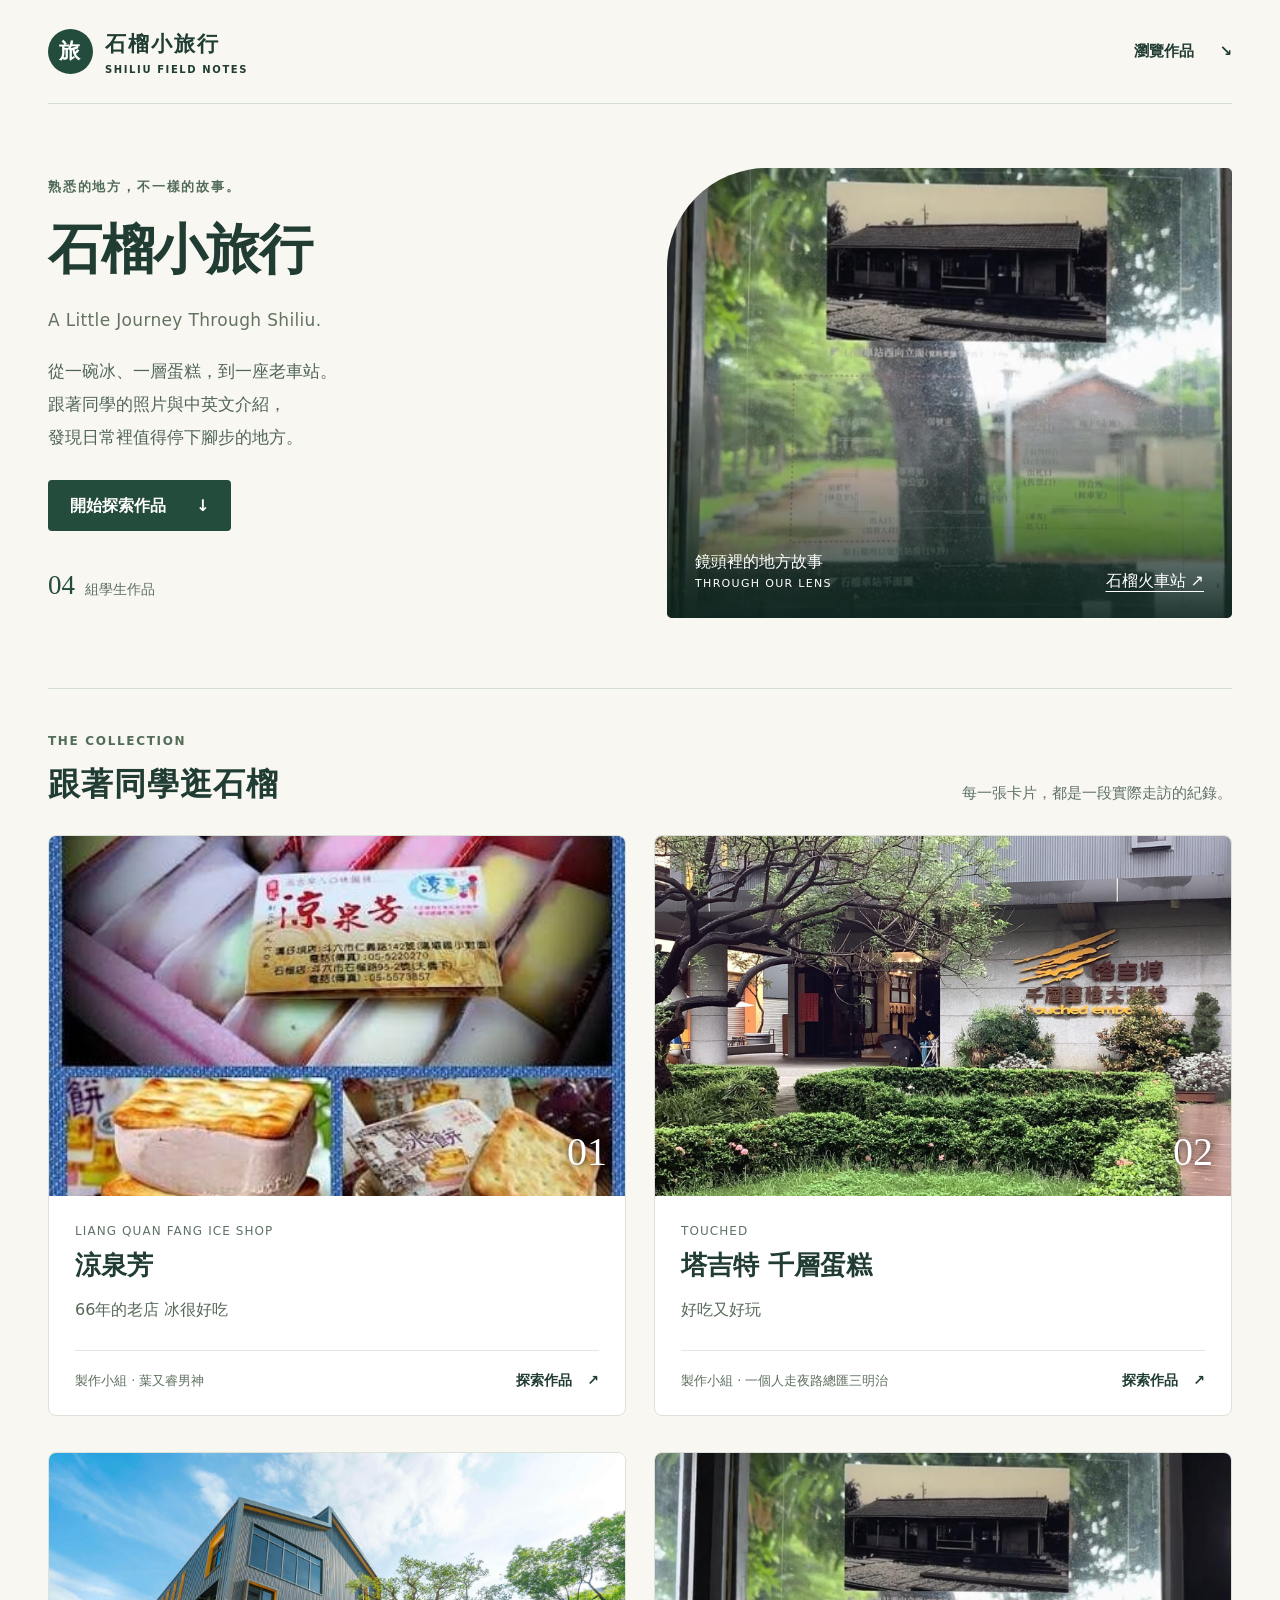
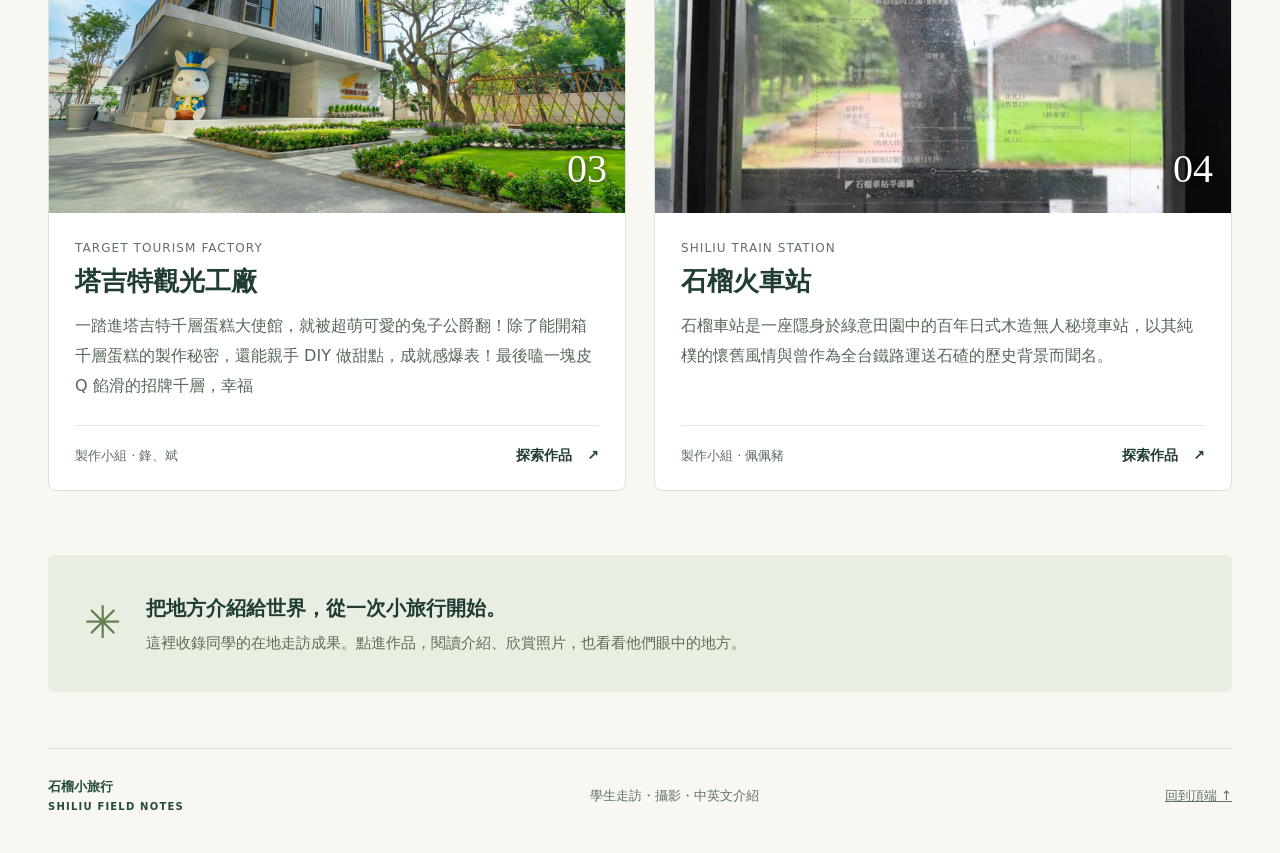
==== index.html @ 133060bd "Publish Shiliu Journey portal and four class websites" ====
<!doctype html>
<html lang="zh-Hant"><head><meta charset="utf-8"><meta name="viewport" content="width=device-width,initial-scale=1"><meta name="description" content="跟著學生的鏡頭與中英文介紹，探索在地美食與地方故事。"><title>石榴小旅行｜班級作品入口</title><link rel="stylesheet" href="class-style.css"></head>
<body><a class="skip-link" href="#works">跳到作品列表</a>
<header class="site-header"><a class="brand" href="./index.html"><span class="brand-mark" aria-hidden="true">旅</span><span>石榴小旅行<small lang="en">SHILIU FIELD NOTES</small></span></a><a class="header-link" href="#works">瀏覽作品 <span aria-hidden="true">↘</span></a></header>
<main>
<section class="hero" aria-labelledby="hero-title"><div class="hero-copy"><p class="eyebrow">熟悉的地方，不一樣的故事。</p><h1 id="hero-title">石榴小旅行</h1><p class="hero-en" lang="en">A Little Journey Through Shiliu.</p><p class="hero-description">從一碗冰、一層蛋糕，到一座老車站。<br>跟著同學的照片與中英文介紹，<br>發現日常裡值得停下腳步的地方。</p><a class="hero-button" href="#works">開始探索作品 <span aria-hidden="true">↓</span></a><div class="hero-stats"><span><b>04</b> 組學生作品</span></div></div>
<figure class="hero-photo"><img src="groups/group-04/images/photo-01.jpg" alt="石榴火車站，由學生拍攝" fetchpriority="high"><figcaption><span>鏡頭裡的地方故事<small lang="en">THROUGH OUR LENS</small></span><a href="groups/group-04/index.html">石榴火車站 ↗</a></figcaption></figure></section>
<section class="works-section" id="works" aria-labelledby="works-title"><div class="works-heading"><div><p class="eyebrow">THE COLLECTION</p><h2 id="works-title">跟著同學逛石榴</h2></div><p>每一張卡片，都是一段實際走訪的紀錄。</p></div>
<div class="card-grid"><article class="work-card">
    <a href="groups/group-01/index.html" aria-label="探索涼泉芳，葉又睿男神的作品">
      <div class="card-photo"><img src="groups/group-01/images/photo-01.jpg" alt="涼泉芳的學生實拍照片" loading="lazy" decoding="async"><span class="card-number">01</span></div>
      <div class="card-content"><p class="english-name" lang="en">Liang Quan Fang Ice Shop</p><h3>涼泉芳</h3><p class="summary">66年的老店 冰很好吃</p><div class="card-bottom"><span class="group-name">製作小組 · 葉又睿男神</span><span class="visit">探索作品 <span aria-hidden="true">↗</span></span></div></div>
    </a></article>
<article class="work-card">
    <a href="groups/group-03/index.html" aria-label="探索塔吉特 千層蛋糕，一個人走夜路總匯三明治的作品">
      <div class="card-photo"><img src="groups/group-03/images/photo-03.jpg" alt="塔吉特 千層蛋糕的學生實拍照片" loading="lazy" decoding="async"><span class="card-number">02</span></div>
      <div class="card-content"><p class="english-name" lang="en">Touched</p><h3>塔吉特 千層蛋糕</h3><p class="summary">好吃又好玩</p><div class="card-bottom"><span class="group-name">製作小組 · 一個人走夜路總匯三明治</span><span class="visit">探索作品 <span aria-hidden="true">↗</span></span></div></div>
    </a></article>
<article class="work-card">
    <a href="groups/group-02/index.html" aria-label="探索塔吉特觀光工廠，鋒、斌的作品">
      <div class="card-photo"><img src="groups/group-02/images/photo-02.jpg" alt="塔吉特觀光工廠的學生實拍照片" loading="lazy" decoding="async"><span class="card-number">03</span></div>
      <div class="card-content"><p class="english-name" lang="en">Target Tourism Factory</p><h3>塔吉特觀光工廠</h3><p class="summary">一踏進塔吉特千層蛋糕大使館，就被超萌可愛的兔子公爵翻！除了能開箱千層蛋糕的製作秘密，還能親手 DIY 做甜點，成就感爆表！最後嗑一塊皮 Q 餡滑的招牌千層，幸福</p><div class="card-bottom"><span class="group-name">製作小組 · 鋒、斌</span><span class="visit">探索作品 <span aria-hidden="true">↗</span></span></div></div>
    </a></article>
<article class="work-card">
    <a href="groups/group-04/index.html" aria-label="探索石榴火車站，佩佩豬的作品">
      <div class="card-photo"><img src="groups/group-04/images/photo-01.jpg" alt="石榴火車站的學生實拍照片" loading="lazy" decoding="async"><span class="card-number">04</span></div>
      <div class="card-content"><p class="english-name" lang="en">shiliu train station</p><h3>石榴火車站</h3><p class="summary">石榴車站是一座隱身於綠意田園中的百年日式木造無人秘境車站，以其純樸的懷舊風情與曾作為全台鐵路運送石碴的歷史背景而聞名。</p><div class="card-bottom"><span class="group-name">製作小組 · 佩佩豬</span><span class="visit">探索作品 <span aria-hidden="true">↗</span></span></div></div>
    </a></article></div>
</section><aside class="closing-note"><span aria-hidden="true">✳</span><div><h2>把地方介紹給世界，從一次小旅行開始。</h2><p>這裡收錄同學的在地走訪成果。點進作品，閱讀介紹、欣賞照片，也看看他們眼中的地方。</p></div></aside>
</main><footer><a class="footer-brand" href="./index.html">石榴小旅行 <span lang="en">SHILIU FIELD NOTES</span></a><p>學生走訪・攝影・中英文介紹</p><a href="#hero-title">回到頂端 ↑</a></footer></body></html>
---- class-style.css ----
:root{font-family:system-ui,-apple-system,"Segoe UI","Microsoft JhengHei",sans-serif;color:#213d33;background:#f8f7f2;font-size:16px;line-height:1.7;--green:#244c3c;--muted:#607267;--line:#d6ddd4}
*{box-sizing:border-box}html{scroll-behavior:smooth;scroll-padding-top:2rem}body{margin:0;overflow-wrap:anywhere}a{color:inherit}button,input{font:inherit}button,a{-webkit-tap-highlight-color:transparent}button{cursor:pointer}img{display:block;width:100%}[hidden]{display:none!important}:focus-visible{outline:3px solid #c26722;outline-offset:5px}
.skip-link{position:absolute;top:-100px;left:1rem;background:white;padding:.75rem;z-index:10}.skip-link:focus{top:1rem}
.site-header,main,footer{width:min(1240px,calc(100% - 96px));margin:auto}.site-header{display:flex;align-items:center;justify-content:space-between;padding:27px 0;border-bottom:1px solid var(--line)}
.brand{display:flex;align-items:center;gap:12px;text-decoration:none;font-size:21px;font-weight:800;letter-spacing:.1em}.brand-mark{display:grid;place-items:center;background:var(--green);color:white;width:45px;height:45px;border-radius:50%;font-family:serif}.brand small{display:block;font-size:10px;letter-spacing:.16em;line-height:1.3;font-weight:600}.header-link{font-size:15px;text-decoration:none;font-weight:650;padding:8px 0}.header-link span{margin-left:20px}
.hero{display:grid;grid-template-columns:1fr 1fr;align-items:center;gap:54px;padding:64px 0 70px}.eyebrow{font-size:13px;letter-spacing:.14em;font-weight:750;color:#526c58;margin:0 0 16px}.hero h1{font-family:Georgia,"Noto Serif TC","PMingLiU",serif;font-size:clamp(38px,4.2vw,64px);font-weight:650;letter-spacing:-.025em;line-height:1.35;margin:0}.hero-en{color:#63735f;font-size:17px;letter-spacing:.02em;margin:19px 0}.hero-description{color:#516657;font-size:17px;line-height:1.95;margin:20px 0 26px}.hero-button{display:inline-flex;align-items:center;gap:30px;background:var(--green);color:#fff;padding:12px 22px;border-radius:4px;text-decoration:none;font-weight:650}.hero-stats{display:flex;gap:32px;margin-top:32px;color:#5f7161;font-size:14px}.hero-stats b{color:var(--green);font-family:Georgia,serif;font-size:27px;font-weight:500;margin-right:6px}
.hero-photo{position:relative;margin:0;min-width:0;align-self:stretch;min-height:450px;border-radius:100px 5px 5px 5px;overflow:hidden;background:#d7ded2}.hero-photo>img{height:100%;position:absolute;inset:0;object-fit:cover}.hero-photo:after{content:"";position:absolute;inset:50% 0 0;background:linear-gradient(transparent,#0c241de6);pointer-events:none}.hero-photo figcaption{position:absolute;bottom:24px;left:28px;right:28px;display:flex;align-items:flex-end;justify-content:space-between;gap:12px;color:white;z-index:1;font-size:16px}.hero-photo small{display:block;font-size:11px;letter-spacing:.12em}.hero-photo a{text-underline-offset:5px}
.works-section{padding:42px 0 64px;border-top:1px solid var(--line)}.works-heading{display:flex;justify-content:space-between;align-items:flex-end;gap:20px;margin-bottom:24px}.works-heading .eyebrow{font-size:12px;margin-bottom:6px}.works-heading h2{font-size:32px;margin:0;letter-spacing:.03em}.works-heading>p{font-size:15px;color:var(--muted);margin:0 0 5px}
.card-grid{display:grid;grid-template-columns:repeat(2,minmax(0,1fr));gap:36px 28px}.work-card{min-width:0;background:#fff;border:1px solid #dce2d9;border-radius:8px;overflow:hidden}.work-card>a{display:flex;flex-direction:column;height:100%;text-decoration:none}.work-card:focus-within{outline:3px solid #c26722;outline-offset:4px}.card-photo{position:relative;overflow:hidden;background:#e3e8df}.card-photo img{aspect-ratio:16/10;object-fit:cover;transition:transform .3s}.work-card a:hover .card-photo img{transform:scale(1.035)}.card-number{position:absolute;right:18px;bottom:10px;color:white;font-size:40px;font-family:Georgia,serif;text-shadow:0 1px 6px #000a}
.card-content{padding:25px 26px 22px;display:flex;flex-direction:column;flex:1}.english-name{font-size:12px;letter-spacing:.09em;text-transform:uppercase;color:var(--muted);margin:0 0 5px}.card-content h3{font-size:26px;font-weight:750;line-height:1.4;margin:0 0 12px}.summary{font-size:16px;line-height:1.85;margin:0 0 25px;color:#566858}.card-bottom{display:flex;justify-content:space-between;align-items:center;gap:12px;border-top:1px solid #e3e8df;padding-top:18px;margin-top:auto}.group-name{font-size:13px;color:#607060}.visit{white-space:nowrap;font-size:14px;font-weight:750}.visit span{margin-left:10px}
.closing-note{display:flex;align-items:center;gap:24px;background:#e9eee2;padding:30px 36px;border-radius:6px;margin:0 0 56px}.closing-note>span{font-size:45px;color:#647e50}.closing-note h2{font-size:20px;margin:0 0 6px}.closing-note p{font-size:15px;color:#5c6e56;margin:0}
footer{border-top:1px solid var(--line);padding:26px 0 36px;display:flex;justify-content:space-between;align-items:center;gap:18px;font-size:13px;color:var(--muted)}footer p{margin:0}.footer-brand{text-decoration:none;font-weight:750;color:var(--green)}.footer-brand span{display:block;font-size:10px;letter-spacing:.12em}footer>a:last-child{padding:10px 0}
@media(min-width:1600px){.hero{gap:86px;padding:76px 0}.hero-photo{min-height:510px}}
@media(max-width:850px){.site-header,main,footer{width:calc(100% - 40px)}.hero{gap:28px;padding:36px 0 44px}.hero-photo{min-height:390px;border-top-left-radius:65px}.hero h1{font-size:38px}.works-heading{align-items:flex-start;flex-direction:column;gap:8px}.card-content{padding:20px}.card-bottom{align-items:flex-start;flex-direction:column}}
@media(max-width:600px){.brand{font-size:18px}.header-link{font-size:14px}.header-link span{margin-left:6px}.site-header{padding:20px 0}.hero{grid-template-columns:1fr;gap:30px}.hero h1{font-size:42px}.hero-description{font-size:16px}.hero-photo{min-height:340px}.hero-stats{margin-top:22px}.hero-photo figcaption{left:20px;right:20px;font-size:14px}.works-section{padding-top:30px}.works-heading h2{font-size:27px}.card-grid{grid-template-columns:1fr;gap:24px}.card-content h3{font-size:24px}.card-bottom{flex-direction:row;align-items:center}.closing-note{padding:24px;gap:16px}.closing-note>span{display:none}.closing-note h2{font-size:19px}footer{align-items:flex-start;flex-wrap:wrap}footer p{width:100%;order:3}}
@media(prefers-reduced-motion:reduce){html{scroll-behavior:auto}.card-photo img{transition:none}}
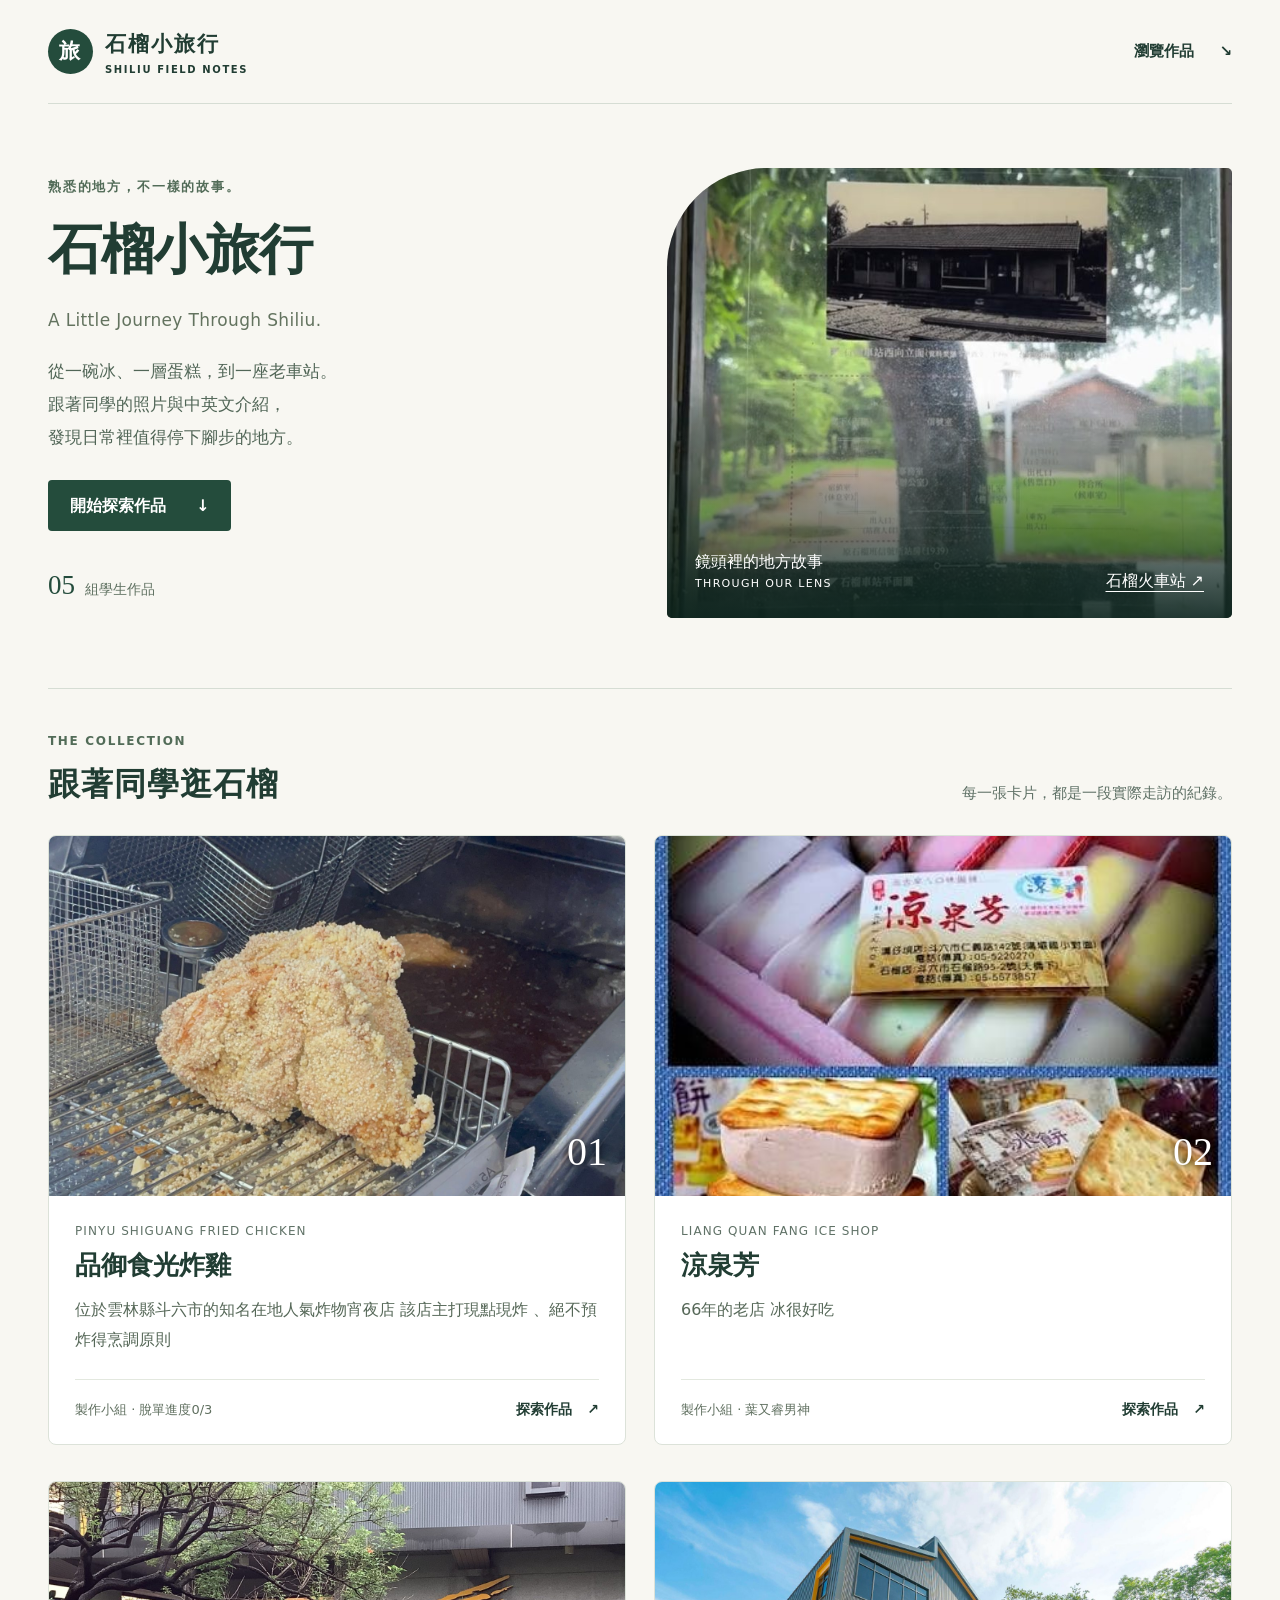
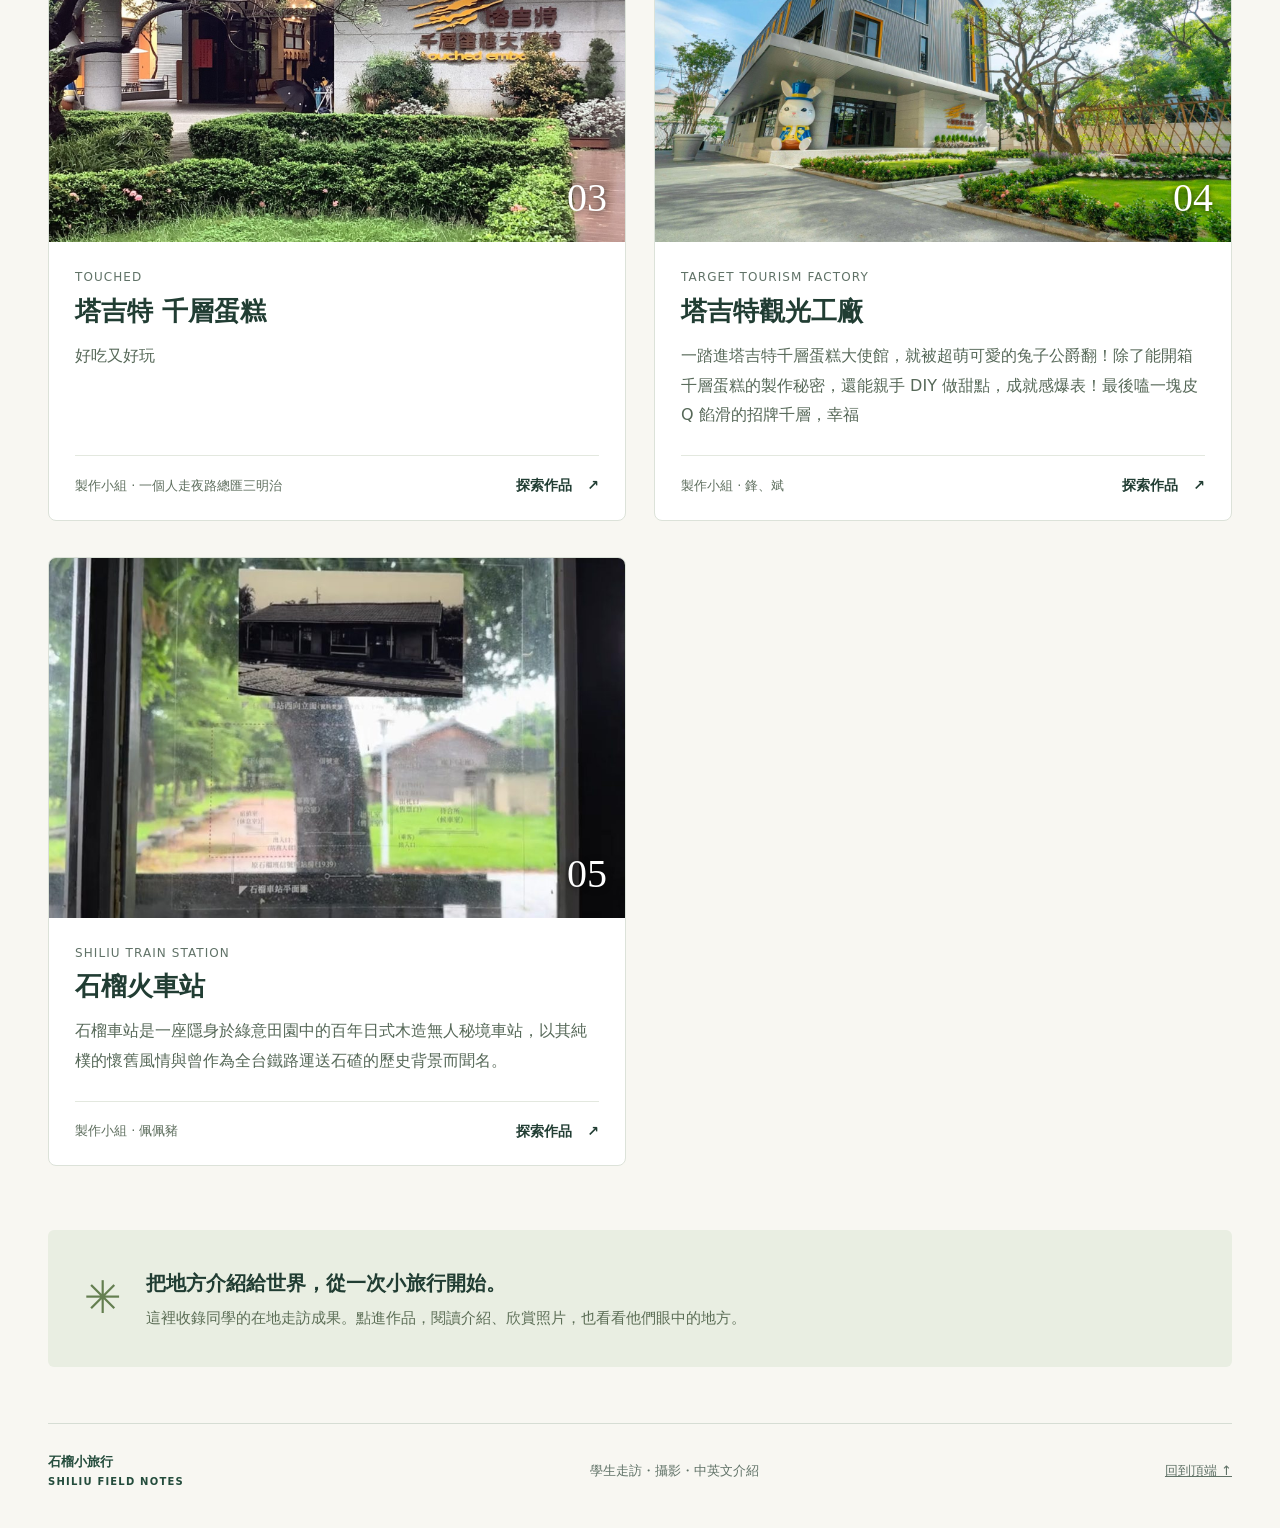
==== commit 81ba29d2: "Add Pinyu Shiguang Fried Chicken to Shiliu Journey" ====
--- a/index.html
+++ b/index.html
@@ -3,27 +3,32 @@
 <body><a class="skip-link" href="#works">跳到作品列表</a>
 <header class="site-header"><a class="brand" href="./index.html"><span class="brand-mark" aria-hidden="true">旅</span><span>石榴小旅行<small lang="en">SHILIU FIELD NOTES</small></span></a><a class="header-link" href="#works">瀏覽作品 <span aria-hidden="true">↘</span></a></header>
 <main>
-<section class="hero" aria-labelledby="hero-title"><div class="hero-copy"><p class="eyebrow">熟悉的地方，不一樣的故事。</p><h1 id="hero-title">石榴小旅行</h1><p class="hero-en" lang="en">A Little Journey Through Shiliu.</p><p class="hero-description">從一碗冰、一層蛋糕，到一座老車站。<br>跟著同學的照片與中英文介紹，<br>發現日常裡值得停下腳步的地方。</p><a class="hero-button" href="#works">開始探索作品 <span aria-hidden="true">↓</span></a><div class="hero-stats"><span><b>04</b> 組學生作品</span></div></div>
+<section class="hero" aria-labelledby="hero-title"><div class="hero-copy"><p class="eyebrow">熟悉的地方，不一樣的故事。</p><h1 id="hero-title">石榴小旅行</h1><p class="hero-en" lang="en">A Little Journey Through Shiliu.</p><p class="hero-description">從一碗冰、一層蛋糕，到一座老車站。<br>跟著同學的照片與中英文介紹，<br>發現日常裡值得停下腳步的地方。</p><a class="hero-button" href="#works">開始探索作品 <span aria-hidden="true">↓</span></a><div class="hero-stats"><span><b>05</b> 組學生作品</span></div></div>
 <figure class="hero-photo"><img src="groups/group-04/images/photo-01.jpg" alt="石榴火車站，由學生拍攝" fetchpriority="high"><figcaption><span>鏡頭裡的地方故事<small lang="en">THROUGH OUR LENS</small></span><a href="groups/group-04/index.html">石榴火車站 ↗</a></figcaption></figure></section>
 <section class="works-section" id="works" aria-labelledby="works-title"><div class="works-heading"><div><p class="eyebrow">THE COLLECTION</p><h2 id="works-title">跟著同學逛石榴</h2></div><p>每一張卡片，都是一段實際走訪的紀錄。</p></div>
 <div class="card-grid"><article class="work-card">
+    <a href="groups/group-05/index.html" aria-label="探索品御食光炸雞，脫單進度0/3的作品">
+      <div class="card-photo"><img src="groups/group-05/images/photo-01.jpg" alt="品御食光炸雞的學生實拍照片" loading="lazy" decoding="async"><span class="card-number">01</span></div>
+      <div class="card-content"><p class="english-name" lang="en">Pinyu Shiguang Fried Chicken</p><h3>品御食光炸雞</h3><p class="summary">位於雲林縣斗六市的知名在地人氣炸物宵夜店 該店主打現點現炸 、絕不預炸得烹調原則</p><div class="card-bottom"><span class="group-name">製作小組 · 脫單進度0/3</span><span class="visit">探索作品 <span aria-hidden="true">↗</span></span></div></div>
+    </a></article>
+<article class="work-card">
     <a href="groups/group-01/index.html" aria-label="探索涼泉芳，葉又睿男神的作品">
-      <div class="card-photo"><img src="groups/group-01/images/photo-01.jpg" alt="涼泉芳的學生實拍照片" loading="lazy" decoding="async"><span class="card-number">01</span></div>
+      <div class="card-photo"><img src="groups/group-01/images/photo-01.jpg" alt="涼泉芳的學生實拍照片" loading="lazy" decoding="async"><span class="card-number">02</span></div>
       <div class="card-content"><p class="english-name" lang="en">Liang Quan Fang Ice Shop</p><h3>涼泉芳</h3><p class="summary">66年的老店 冰很好吃</p><div class="card-bottom"><span class="group-name">製作小組 · 葉又睿男神</span><span class="visit">探索作品 <span aria-hidden="true">↗</span></span></div></div>
     </a></article>
 <article class="work-card">
     <a href="groups/group-03/index.html" aria-label="探索塔吉特 千層蛋糕，一個人走夜路總匯三明治的作品">
-      <div class="card-photo"><img src="groups/group-03/images/photo-03.jpg" alt="塔吉特 千層蛋糕的學生實拍照片" loading="lazy" decoding="async"><span class="card-number">02</span></div>
+      <div class="card-photo"><img src="groups/group-03/images/photo-03.jpg" alt="塔吉特 千層蛋糕的學生實拍照片" loading="lazy" decoding="async"><span class="card-number">03</span></div>
       <div class="card-content"><p class="english-name" lang="en">Touched</p><h3>塔吉特 千層蛋糕</h3><p class="summary">好吃又好玩</p><div class="card-bottom"><span class="group-name">製作小組 · 一個人走夜路總匯三明治</span><span class="visit">探索作品 <span aria-hidden="true">↗</span></span></div></div>
     </a></article>
 <article class="work-card">
     <a href="groups/group-02/index.html" aria-label="探索塔吉特觀光工廠，鋒、斌的作品">
-      <div class="card-photo"><img src="groups/group-02/images/photo-02.jpg" alt="塔吉特觀光工廠的學生實拍照片" loading="lazy" decoding="async"><span class="card-number">03</span></div>
+      <div class="card-photo"><img src="groups/group-02/images/photo-02.jpg" alt="塔吉特觀光工廠的學生實拍照片" loading="lazy" decoding="async"><span class="card-number">04</span></div>
       <div class="card-content"><p class="english-name" lang="en">Target Tourism Factory</p><h3>塔吉特觀光工廠</h3><p class="summary">一踏進塔吉特千層蛋糕大使館，就被超萌可愛的兔子公爵翻！除了能開箱千層蛋糕的製作秘密，還能親手 DIY 做甜點，成就感爆表！最後嗑一塊皮 Q 餡滑的招牌千層，幸福</p><div class="card-bottom"><span class="group-name">製作小組 · 鋒、斌</span><span class="visit">探索作品 <span aria-hidden="true">↗</span></span></div></div>
     </a></article>
 <article class="work-card">
     <a href="groups/group-04/index.html" aria-label="探索石榴火車站，佩佩豬的作品">
-      <div class="card-photo"><img src="groups/group-04/images/photo-01.jpg" alt="石榴火車站的學生實拍照片" loading="lazy" decoding="async"><span class="card-number">04</span></div>
+      <div class="card-photo"><img src="groups/group-04/images/photo-01.jpg" alt="石榴火車站的學生實拍照片" loading="lazy" decoding="async"><span class="card-number">05</span></div>
       <div class="card-content"><p class="english-name" lang="en">shiliu train station</p><h3>石榴火車站</h3><p class="summary">石榴車站是一座隱身於綠意田園中的百年日式木造無人秘境車站，以其純樸的懷舊風情與曾作為全台鐵路運送石碴的歷史背景而聞名。</p><div class="card-bottom"><span class="group-name">製作小組 · 佩佩豬</span><span class="visit">探索作品 <span aria-hidden="true">↗</span></span></div></div>
     </a></article></div>
 </section><aside class="closing-note"><span aria-hidden="true">✳</span><div><h2>把地方介紹給世界，從一次小旅行開始。</h2><p>這裡收錄同學的在地走訪成果。點進作品，閱讀介紹、欣賞照片，也看看他們眼中的地方。</p></div></aside>
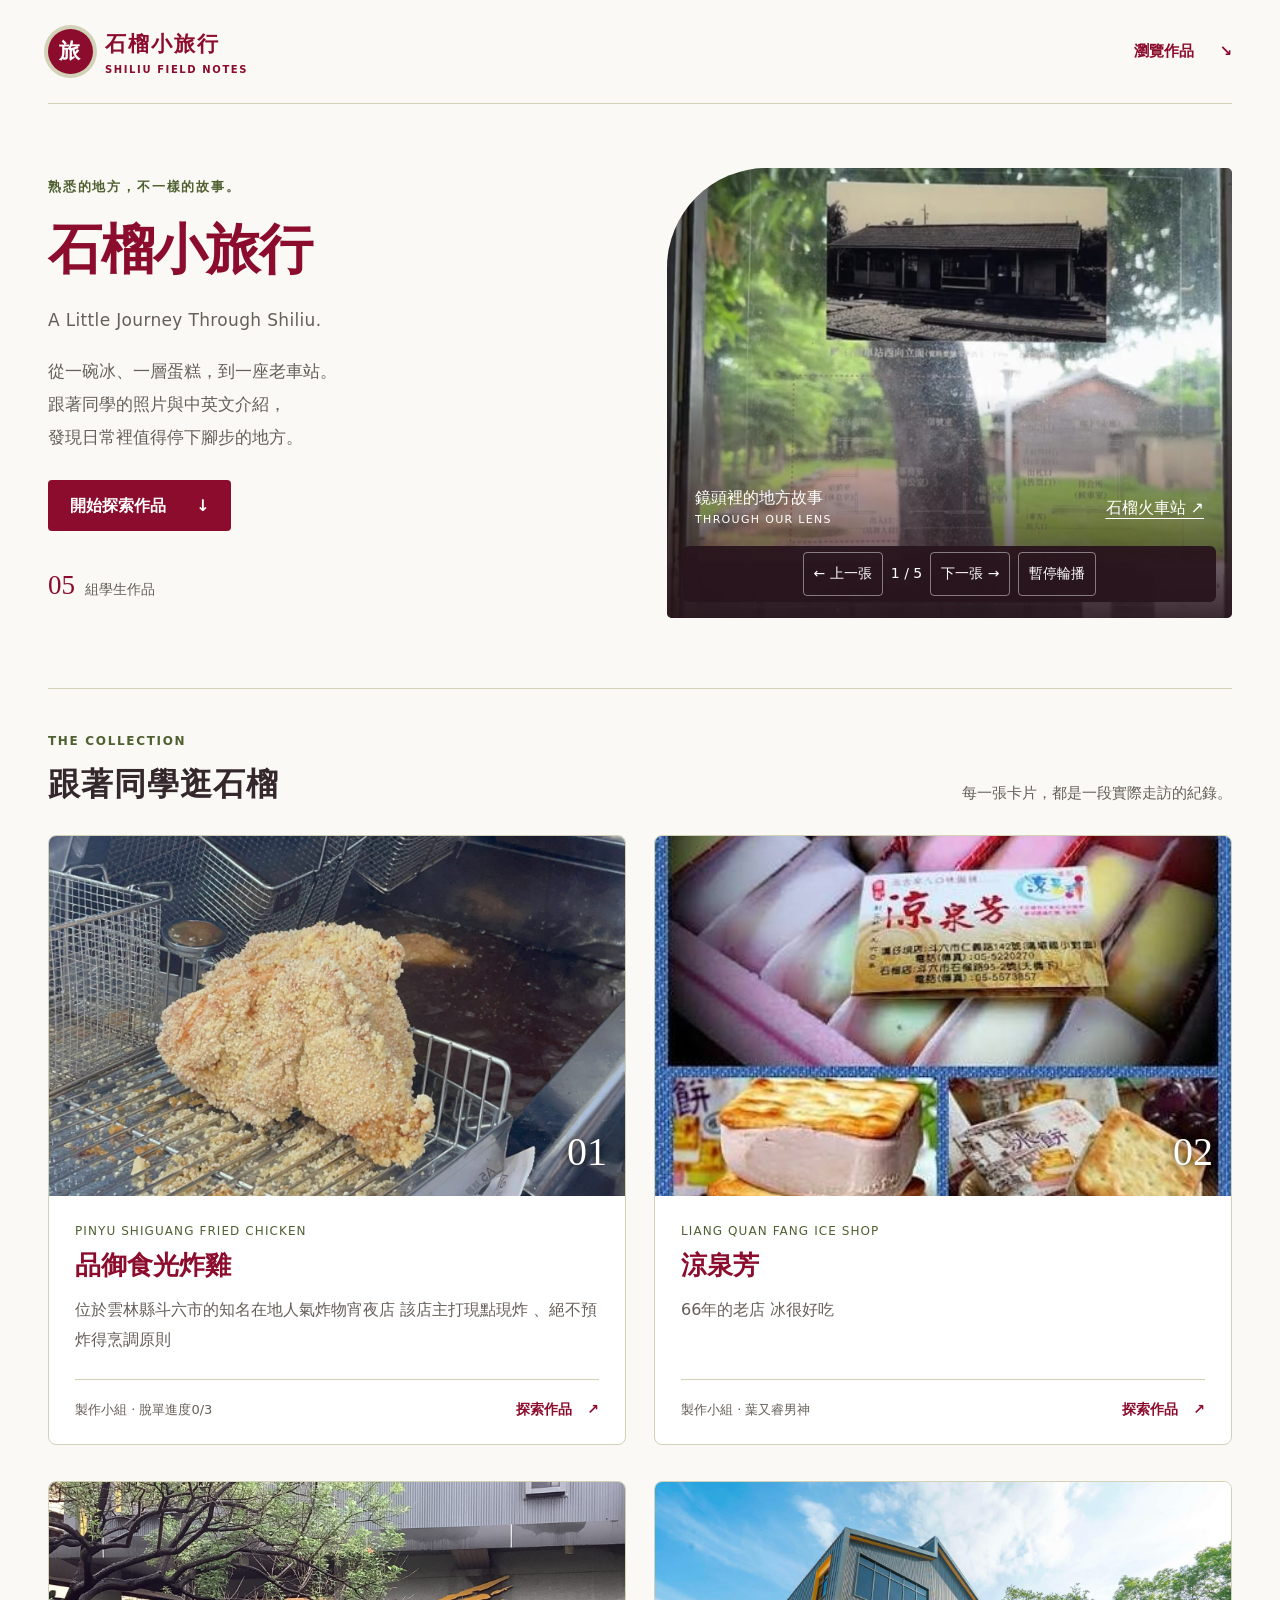
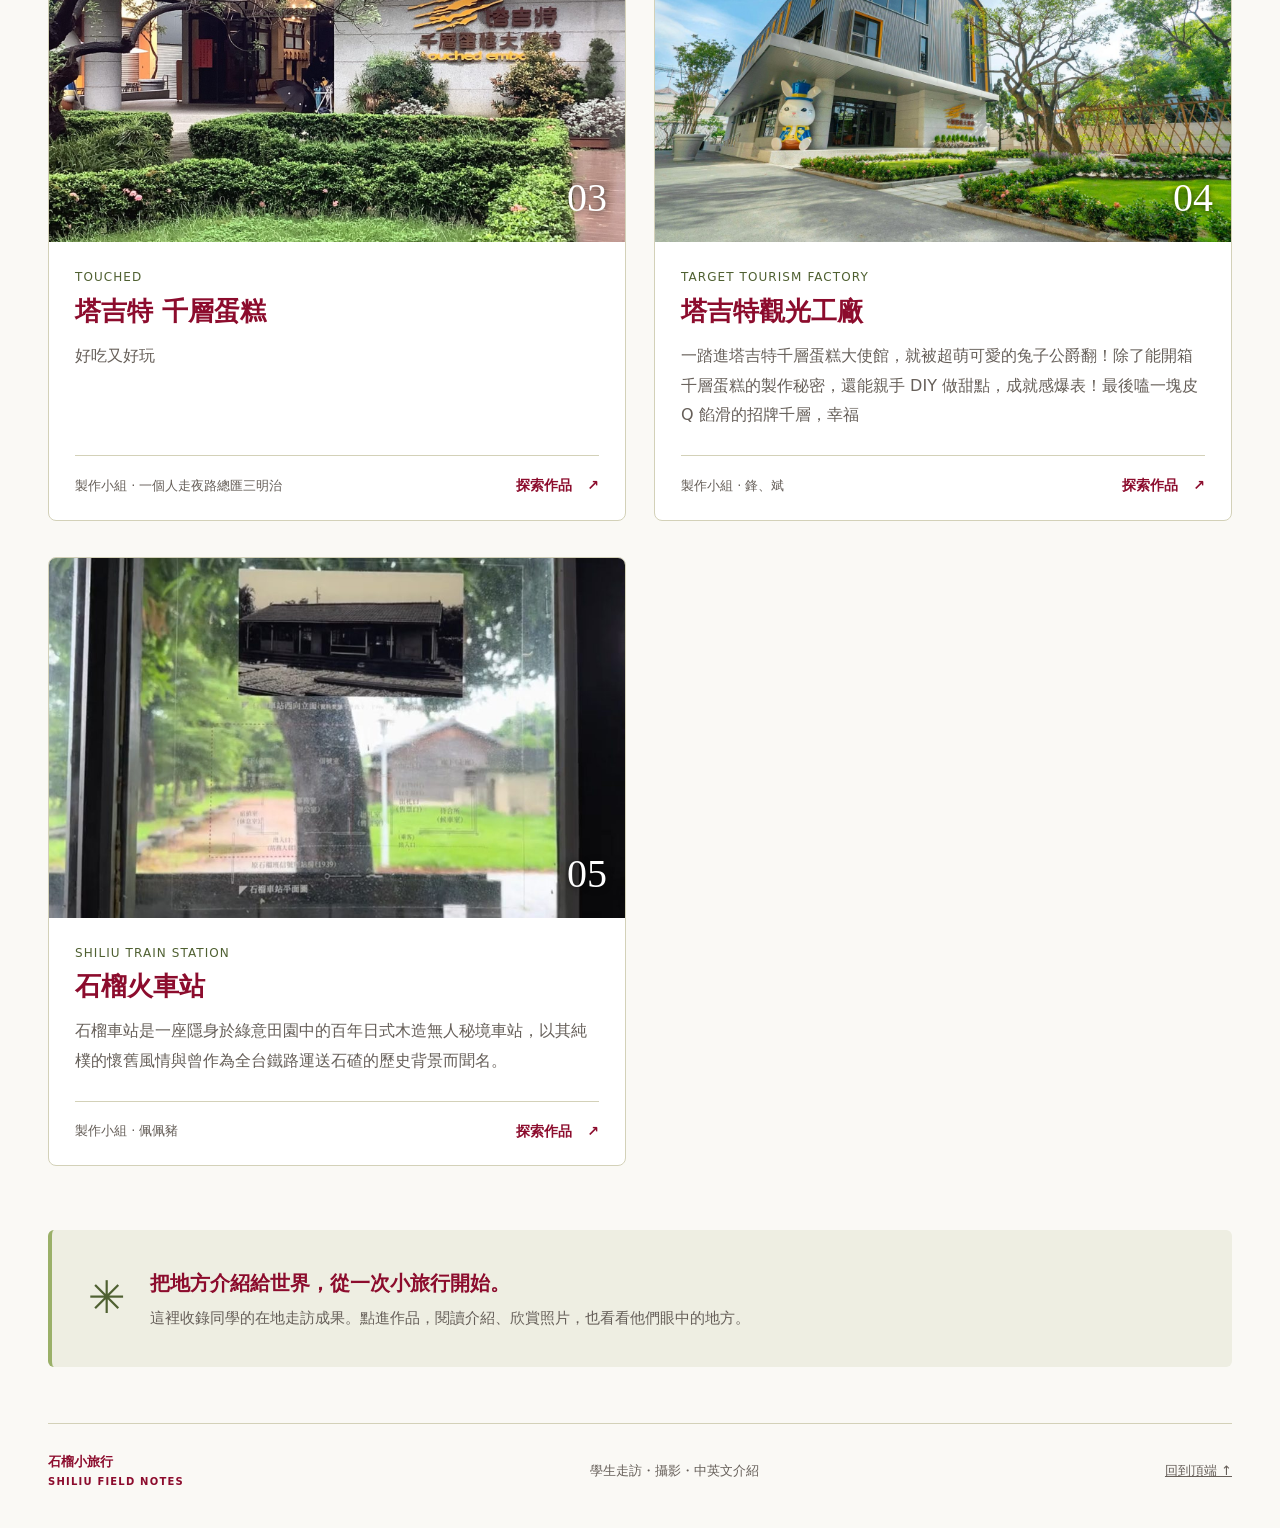
==== commit b5bcd751: "Rotate featured student sites in accessible hero carousel" ====
--- a/index.html
+++ b/index.html
@@ -4,7 +4,11 @@
 <header class="site-header"><a class="brand" href="./index.html"><span class="brand-mark" aria-hidden="true">旅</span><span>石榴小旅行<small lang="en">SHILIU FIELD NOTES</small></span></a><a class="header-link" href="#works">瀏覽作品 <span aria-hidden="true">↘</span></a></header>
 <main>
 <section class="hero" aria-labelledby="hero-title"><div class="hero-copy"><p class="eyebrow">熟悉的地方，不一樣的故事。</p><h1 id="hero-title">石榴小旅行</h1><p class="hero-en" lang="en">A Little Journey Through Shiliu.</p><p class="hero-description">從一碗冰、一層蛋糕，到一座老車站。<br>跟著同學的照片與中英文介紹，<br>發現日常裡值得停下腳步的地方。</p><a class="hero-button" href="#works">開始探索作品 <span aria-hidden="true">↓</span></a><div class="hero-stats"><span><b>05</b> 組學生作品</span></div></div>
-<figure class="hero-photo"><img src="groups/group-04/images/photo-01.jpg" alt="石榴火車站，由學生拍攝" fetchpriority="high"><figcaption><span>鏡頭裡的地方故事<small lang="en">THROUGH OUR LENS</small></span><a href="groups/group-04/index.html">石榴火車站 ↗</a></figcaption></figure></section>
+<div class="hero-photo" data-hero-carousel role="region" aria-roledescription="輪播" aria-label="各組精選作品"><figure class="hero-slide" role="group" aria-roledescription="投影片" aria-label="1 / 5：石榴火車站"><img src="groups/group-04/images/photo-01.jpg" alt="石榴火車站，由學生拍攝" fetchpriority="high"><figcaption><span>鏡頭裡的地方故事<small lang="en">THROUGH OUR LENS</small></span><a href="groups/group-04/index.html">石榴火車站 ↗</a></figcaption></figure>
+<figure class="hero-slide" role="group" aria-roledescription="投影片" aria-label="2 / 5：品御食光炸雞" hidden><img src="groups/group-05/images/photo-01.jpg" alt="品御食光炸雞，由學生拍攝" decoding="async"><figcaption><span>鏡頭裡的地方故事<small lang="en">THROUGH OUR LENS</small></span><a href="groups/group-05/index.html">品御食光炸雞 ↗</a></figcaption></figure>
+<figure class="hero-slide" role="group" aria-roledescription="投影片" aria-label="3 / 5：涼泉芳" hidden><img src="groups/group-01/images/photo-01.jpg" alt="涼泉芳，由學生拍攝" decoding="async"><figcaption><span>鏡頭裡的地方故事<small lang="en">THROUGH OUR LENS</small></span><a href="groups/group-01/index.html">涼泉芳 ↗</a></figcaption></figure>
+<figure class="hero-slide" role="group" aria-roledescription="投影片" aria-label="4 / 5：塔吉特 千層蛋糕" hidden><img src="groups/group-03/images/photo-03.jpg" alt="塔吉特 千層蛋糕，由學生拍攝" decoding="async"><figcaption><span>鏡頭裡的地方故事<small lang="en">THROUGH OUR LENS</small></span><a href="groups/group-03/index.html">塔吉特 千層蛋糕 ↗</a></figcaption></figure>
+<figure class="hero-slide" role="group" aria-roledescription="投影片" aria-label="5 / 5：塔吉特觀光工廠" hidden><img src="groups/group-02/images/photo-02.jpg" alt="塔吉特觀光工廠，由學生拍攝" decoding="async"><figcaption><span>鏡頭裡的地方故事<small lang="en">THROUGH OUR LENS</small></span><a href="groups/group-02/index.html">塔吉特觀光工廠 ↗</a></figcaption></figure><div class="hero-controls" hidden><button type="button" data-carousel-prev aria-label="上一組作品">← 上一張</button><span data-carousel-count aria-label="目前張數">1 / 5</span><button type="button" data-carousel-next aria-label="下一組作品">下一張 →</button><button type="button" data-carousel-toggle>暫停輪播</button></div></div></section>
 <section class="works-section" id="works" aria-labelledby="works-title"><div class="works-heading"><div><p class="eyebrow">THE COLLECTION</p><h2 id="works-title">跟著同學逛石榴</h2></div><p>每一張卡片，都是一段實際走訪的紀錄。</p></div>
 <div class="card-grid"><article class="work-card">
     <a href="groups/group-05/index.html" aria-label="探索品御食光炸雞，脫單進度0/3的作品">
@@ -32,4 +36,50 @@
       <div class="card-content"><p class="english-name" lang="en">shiliu train station</p><h3>石榴火車站</h3><p class="summary">石榴車站是一座隱身於綠意田園中的百年日式木造無人秘境車站，以其純樸的懷舊風情與曾作為全台鐵路運送石碴的歷史背景而聞名。</p><div class="card-bottom"><span class="group-name">製作小組 · 佩佩豬</span><span class="visit">探索作品 <span aria-hidden="true">↗</span></span></div></div>
     </a></article></div>
 </section><aside class="closing-note"><span aria-hidden="true">✳</span><div><h2>把地方介紹給世界，從一次小旅行開始。</h2><p>這裡收錄同學的在地走訪成果。點進作品，閱讀介紹、欣賞照片，也看看他們眼中的地方。</p></div></aside>
-</main><footer><a class="footer-brand" href="./index.html">石榴小旅行 <span lang="en">SHILIU FIELD NOTES</span></a><p>學生走訪・攝影・中英文介紹</p><a href="#hero-title">回到頂端 ↑</a></footer></body></html>+</main><footer><a class="footer-brand" href="./index.html">石榴小旅行 <span lang="en">SHILIU FIELD NOTES</span></a><p>學生走訪・攝影・中英文介紹</p><a href="#hero-title">回到頂端 ↑</a></footer><script data-hero-behavior>(function initHeroCarousel() {
+  const root = document.querySelector('[data-hero-carousel]')
+  if (!root) return
+  const slides = [...root.querySelectorAll('.hero-slide')]
+  if (slides.length < 2) return
+  const controls = root.querySelector('.hero-controls')
+  const toggle = root.querySelector('[data-carousel-toggle]')
+  const counter = root.querySelector('[data-carousel-count]')
+  const reduced = matchMedia('(prefers-reduced-motion: reduce)')
+  let index = 0
+  let paused = reduced.matches
+  let hovered = false
+  let focused = false
+  let timer
+  const schedule = () => {
+    clearTimeout(timer)
+    if (!paused && !hovered && !focused && !document.hidden) {
+      timer = setTimeout(() => show(index + 1), 3500)
+    }
+  }
+  const show = (next) => {
+    index = (next + slides.length) % slides.length
+    slides.forEach((slide, position) => { slide.hidden = position !== index })
+    counter.textContent = `${index + 1} / ${slides.length}`
+    schedule()
+  }
+  const updateToggle = () => {
+    toggle.textContent = paused ? '繼續輪播' : '暫停輪播'
+    toggle.setAttribute('aria-label', paused ? '繼續自動輪播' : '暫停自動輪播')
+    schedule()
+  }
+  root.querySelector('[data-carousel-prev]').addEventListener('click', () => show(index - 1))
+  root.querySelector('[data-carousel-next]').addEventListener('click', () => show(index + 1))
+  toggle.addEventListener('click', () => { paused = !paused; updateToggle() })
+  root.addEventListener('pointerenter', (event) => { if (event.pointerType === 'mouse') { hovered = true; schedule() } })
+  root.addEventListener('pointerleave', () => { hovered = false; schedule() })
+  root.addEventListener('focusin', () => { focused = true; schedule() })
+  root.addEventListener('focusout', (event) => { focused = root.contains(event.relatedTarget); schedule() })
+  document.addEventListener('visibilitychange', schedule)
+  reduced.addEventListener('change', () => { paused = reduced.matches; updateToggle() })
+  window.addEventListener('pagehide', () => clearTimeout(timer))
+  window.addEventListener('pageshow', schedule)
+  controls.hidden = false
+  root.classList.add('has-controls')
+  updateToggle()
+  show(0)
+})();</script></body></html>
--- a/class-style.css
+++ b/class-style.css
@@ -1,17 +1,22 @@
 
-:root{font-family:system-ui,-apple-system,"Segoe UI","Microsoft JhengHei",sans-serif;color:#213d33;background:#f8f7f2;font-size:16px;line-height:1.7;--green:#244c3c;--muted:#607267;--line:#d6ddd4}
-*{box-sizing:border-box}html{scroll-behavior:smooth;scroll-padding-top:2rem}body{margin:0;overflow-wrap:anywhere}a{color:inherit}button,input{font:inherit}button,a{-webkit-tap-highlight-color:transparent}button{cursor:pointer}img{display:block;width:100%}[hidden]{display:none!important}:focus-visible{outline:3px solid #c26722;outline-offset:5px}
+/* 校徽配色：石榴酒紅 #8c0c2d、橄欖綠 #9ab068、米灰 #d3d1b8。
+   淺綠僅作裝飾，文字使用加深色，維持閱讀對比。 */
+:root{font-family:system-ui,-apple-system,"Segoe UI","Microsoft JhengHei",sans-serif;color:#35282c;background:#faf9f5;font-size:16px;line-height:1.7;--brand:#8c0c2d;--brand-hover:#6f0923;--accent:#9ab068;--accent-ink:#4f6031;--sand:#d3d1b8;--muted:#665f59;--line:#d3d1b8;--soft:#eeeee2}
+*{box-sizing:border-box}html{scroll-behavior:smooth;scroll-padding-top:2rem}body{margin:0;overflow-wrap:anywhere}a{color:inherit}button,input{font:inherit}button,a{-webkit-tap-highlight-color:transparent}button{cursor:pointer}img{display:block;width:100%}[hidden]{display:none!important}:focus-visible{outline:3px solid var(--brand);outline-offset:5px}
 .skip-link{position:absolute;top:-100px;left:1rem;background:white;padding:.75rem;z-index:10}.skip-link:focus{top:1rem}
 .site-header,main,footer{width:min(1240px,calc(100% - 96px));margin:auto}.site-header{display:flex;align-items:center;justify-content:space-between;padding:27px 0;border-bottom:1px solid var(--line)}
-.brand{display:flex;align-items:center;gap:12px;text-decoration:none;font-size:21px;font-weight:800;letter-spacing:.1em}.brand-mark{display:grid;place-items:center;background:var(--green);color:white;width:45px;height:45px;border-radius:50%;font-family:serif}.brand small{display:block;font-size:10px;letter-spacing:.16em;line-height:1.3;font-weight:600}.header-link{font-size:15px;text-decoration:none;font-weight:650;padding:8px 0}.header-link span{margin-left:20px}
-.hero{display:grid;grid-template-columns:1fr 1fr;align-items:center;gap:54px;padding:64px 0 70px}.eyebrow{font-size:13px;letter-spacing:.14em;font-weight:750;color:#526c58;margin:0 0 16px}.hero h1{font-family:Georgia,"Noto Serif TC","PMingLiU",serif;font-size:clamp(38px,4.2vw,64px);font-weight:650;letter-spacing:-.025em;line-height:1.35;margin:0}.hero-en{color:#63735f;font-size:17px;letter-spacing:.02em;margin:19px 0}.hero-description{color:#516657;font-size:17px;line-height:1.95;margin:20px 0 26px}.hero-button{display:inline-flex;align-items:center;gap:30px;background:var(--green);color:#fff;padding:12px 22px;border-radius:4px;text-decoration:none;font-weight:650}.hero-stats{display:flex;gap:32px;margin-top:32px;color:#5f7161;font-size:14px}.hero-stats b{color:var(--green);font-family:Georgia,serif;font-size:27px;font-weight:500;margin-right:6px}
-.hero-photo{position:relative;margin:0;min-width:0;align-self:stretch;min-height:450px;border-radius:100px 5px 5px 5px;overflow:hidden;background:#d7ded2}.hero-photo>img{height:100%;position:absolute;inset:0;object-fit:cover}.hero-photo:after{content:"";position:absolute;inset:50% 0 0;background:linear-gradient(transparent,#0c241de6);pointer-events:none}.hero-photo figcaption{position:absolute;bottom:24px;left:28px;right:28px;display:flex;align-items:flex-end;justify-content:space-between;gap:12px;color:white;z-index:1;font-size:16px}.hero-photo small{display:block;font-size:11px;letter-spacing:.12em}.hero-photo a{text-underline-offset:5px}
+.brand{display:flex;align-items:center;gap:12px;text-decoration:none;font-size:21px;font-weight:800;letter-spacing:.1em;color:var(--brand)}.brand-mark{display:grid;place-items:center;background:var(--brand);color:white;width:45px;height:45px;border-radius:50%;font-family:serif;box-shadow:0 0 0 4px var(--sand)}.brand small{display:block;font-size:10px;letter-spacing:.16em;line-height:1.3;font-weight:600}.header-link{font-size:15px;text-decoration:none;font-weight:650;padding:8px 0;color:var(--brand)}.header-link span{margin-left:20px}
+.hero{display:grid;grid-template-columns:1fr 1fr;align-items:center;gap:54px;padding:64px 0 70px}.eyebrow{font-size:13px;letter-spacing:.14em;font-weight:750;color:var(--accent-ink);margin:0 0 16px}.hero h1{font-family:Georgia,"Noto Serif TC","PMingLiU",serif;font-size:clamp(38px,4.2vw,64px);font-weight:650;letter-spacing:-.025em;line-height:1.35;margin:0;color:var(--brand)}.hero-en{color:var(--muted);font-size:17px;letter-spacing:.02em;margin:19px 0}.hero-description{color:var(--muted);font-size:17px;line-height:1.95;margin:20px 0 26px}.hero-button{display:inline-flex;align-items:center;gap:30px;background:var(--brand);color:#fff;padding:12px 22px;border-radius:4px;text-decoration:none;font-weight:650}.hero-button:hover{background:var(--brand-hover)}.hero-stats{display:flex;gap:32px;margin-top:32px;color:var(--muted);font-size:14px}.hero-stats b{color:var(--brand);font-family:Georgia,serif;font-size:27px;font-weight:500;margin-right:6px}
+.hero-photo{position:relative;margin:0;min-width:0;align-self:stretch;min-height:450px;border-radius:100px 5px 5px 5px;overflow:hidden;background:var(--sand)}.hero-photo>img{height:100%;position:absolute;inset:0;object-fit:cover}.hero-photo:after{content:"";position:absolute;inset:50% 0 0;background:linear-gradient(transparent,#29151de6);pointer-events:none}.hero-photo figcaption{position:absolute;bottom:24px;left:28px;right:28px;display:flex;align-items:flex-end;justify-content:space-between;gap:12px;color:white;z-index:1;font-size:16px}.hero-photo small{display:block;font-size:11px;letter-spacing:.12em}.hero-photo a{text-underline-offset:5px}
 .works-section{padding:42px 0 64px;border-top:1px solid var(--line)}.works-heading{display:flex;justify-content:space-between;align-items:flex-end;gap:20px;margin-bottom:24px}.works-heading .eyebrow{font-size:12px;margin-bottom:6px}.works-heading h2{font-size:32px;margin:0;letter-spacing:.03em}.works-heading>p{font-size:15px;color:var(--muted);margin:0 0 5px}
-.card-grid{display:grid;grid-template-columns:repeat(2,minmax(0,1fr));gap:36px 28px}.work-card{min-width:0;background:#fff;border:1px solid #dce2d9;border-radius:8px;overflow:hidden}.work-card>a{display:flex;flex-direction:column;height:100%;text-decoration:none}.work-card:focus-within{outline:3px solid #c26722;outline-offset:4px}.card-photo{position:relative;overflow:hidden;background:#e3e8df}.card-photo img{aspect-ratio:16/10;object-fit:cover;transition:transform .3s}.work-card a:hover .card-photo img{transform:scale(1.035)}.card-number{position:absolute;right:18px;bottom:10px;color:white;font-size:40px;font-family:Georgia,serif;text-shadow:0 1px 6px #000a}
-.card-content{padding:25px 26px 22px;display:flex;flex-direction:column;flex:1}.english-name{font-size:12px;letter-spacing:.09em;text-transform:uppercase;color:var(--muted);margin:0 0 5px}.card-content h3{font-size:26px;font-weight:750;line-height:1.4;margin:0 0 12px}.summary{font-size:16px;line-height:1.85;margin:0 0 25px;color:#566858}.card-bottom{display:flex;justify-content:space-between;align-items:center;gap:12px;border-top:1px solid #e3e8df;padding-top:18px;margin-top:auto}.group-name{font-size:13px;color:#607060}.visit{white-space:nowrap;font-size:14px;font-weight:750}.visit span{margin-left:10px}
-.closing-note{display:flex;align-items:center;gap:24px;background:#e9eee2;padding:30px 36px;border-radius:6px;margin:0 0 56px}.closing-note>span{font-size:45px;color:#647e50}.closing-note h2{font-size:20px;margin:0 0 6px}.closing-note p{font-size:15px;color:#5c6e56;margin:0}
-footer{border-top:1px solid var(--line);padding:26px 0 36px;display:flex;justify-content:space-between;align-items:center;gap:18px;font-size:13px;color:var(--muted)}footer p{margin:0}.footer-brand{text-decoration:none;font-weight:750;color:var(--green)}.footer-brand span{display:block;font-size:10px;letter-spacing:.12em}footer>a:last-child{padding:10px 0}
+.card-grid{display:grid;grid-template-columns:repeat(2,minmax(0,1fr));gap:36px 28px}.work-card{min-width:0;background:#fff;border:1px solid var(--line);border-radius:8px;overflow:hidden}.work-card>a{display:flex;flex-direction:column;height:100%;text-decoration:none}.work-card:focus-within{outline:3px solid var(--brand);outline-offset:4px}.card-photo{position:relative;overflow:hidden;background:var(--soft)}.card-photo img{aspect-ratio:16/10;object-fit:cover;transition:transform .3s}.work-card a:hover .card-photo img{transform:scale(1.035)}.card-number{position:absolute;right:18px;bottom:10px;color:white;font-size:40px;font-family:Georgia,serif;text-shadow:0 1px 6px #000a}
+.card-content{padding:25px 26px 22px;display:flex;flex-direction:column;flex:1}.english-name{font-size:12px;letter-spacing:.09em;text-transform:uppercase;color:var(--accent-ink);margin:0 0 5px}.card-content h3{font-size:26px;font-weight:750;line-height:1.4;margin:0 0 12px;color:var(--brand)}.summary{font-size:16px;line-height:1.85;margin:0 0 25px;color:var(--muted)}.card-bottom{display:flex;justify-content:space-between;align-items:center;gap:12px;border-top:1px solid var(--line);padding-top:18px;margin-top:auto}.group-name{font-size:13px;color:var(--muted)}.visit{white-space:nowrap;font-size:14px;font-weight:750;color:var(--brand)}.visit span{margin-left:10px}
+.closing-note{display:flex;align-items:center;gap:24px;background:var(--soft);border-left:4px solid var(--accent);padding:30px 36px;border-radius:6px;margin:0 0 56px}.closing-note>span{font-size:45px;color:var(--accent-ink)}.closing-note h2{font-size:20px;margin:0 0 6px;color:var(--brand)}.closing-note p{font-size:15px;color:var(--muted);margin:0}
+footer{border-top:1px solid var(--line);padding:26px 0 36px;display:flex;justify-content:space-between;align-items:center;gap:18px;font-size:13px;color:var(--muted)}footer p{margin:0}.footer-brand{text-decoration:none;font-weight:750;color:var(--brand)}.footer-brand span{display:block;font-size:10px;letter-spacing:.12em}footer>a:last-child{padding:10px 0}
+.hero-slide{position:absolute;inset:0;margin:0}.hero-slide>img{height:100%;object-fit:cover}.hero-slide:not([hidden]){animation:hero-reveal .45s ease-out}.hero-photo.has-controls figcaption{bottom:88px;flex-wrap:wrap}.hero-controls{position:absolute;bottom:16px;left:16px;right:16px;z-index:2;display:flex;align-items:center;justify-content:center;gap:8px;background:#29151df2;border-radius:6px;padding:6px;color:white}.hero-controls button{min-height:44px;padding:6px 10px;border:1px solid #ffffff70;border-radius:4px;background:transparent;color:white;font-size:14px;white-space:nowrap}.hero-controls button:hover{background:var(--brand)}.hero-controls span{white-space:nowrap;font-size:14px}.hero-photo :focus-visible{outline-color:white;outline-offset:2px}.hero-controls button:focus-visible{outline-offset:-4px}.hero-photo figcaption a{padding:6px 0;min-height:44px;display:inline-flex;align-items:center}
+@keyframes hero-reveal{from{opacity:.35}to{opacity:1}}
 @media(min-width:1600px){.hero{gap:86px;padding:76px 0}.hero-photo{min-height:510px}}
 @media(max-width:850px){.site-header,main,footer{width:calc(100% - 40px)}.hero{gap:28px;padding:36px 0 44px}.hero-photo{min-height:390px;border-top-left-radius:65px}.hero h1{font-size:38px}.works-heading{align-items:flex-start;flex-direction:column;gap:8px}.card-content{padding:20px}.card-bottom{align-items:flex-start;flex-direction:column}}
 @media(max-width:600px){.brand{font-size:18px}.header-link{font-size:14px}.header-link span{margin-left:6px}.site-header{padding:20px 0}.hero{grid-template-columns:1fr;gap:30px}.hero h1{font-size:42px}.hero-description{font-size:16px}.hero-photo{min-height:340px}.hero-stats{margin-top:22px}.hero-photo figcaption{left:20px;right:20px;font-size:14px}.works-section{padding-top:30px}.works-heading h2{font-size:27px}.card-grid{grid-template-columns:1fr;gap:24px}.card-content h3{font-size:24px}.card-bottom{flex-direction:row;align-items:center}.closing-note{padding:24px;gap:16px}.closing-note>span{display:none}.closing-note h2{font-size:19px}footer{align-items:flex-start;flex-wrap:wrap}footer p{width:100%;order:3}}
-@media(prefers-reduced-motion:reduce){html{scroll-behavior:auto}.card-photo img{transition:none}}
+@media(max-width:1000px){.hero-controls{display:grid;grid-template-columns:1fr auto 1fr;gap:4px}.hero-controls [data-carousel-toggle]{grid-column:1/-1}.hero-photo.has-controls figcaption{bottom:132px}.hero-photo.has-controls{min-height:390px}}
+@media(prefers-reduced-motion:reduce){html{scroll-behavior:auto}.card-photo img{transition:none}.hero-slide:not([hidden]){animation:none}}
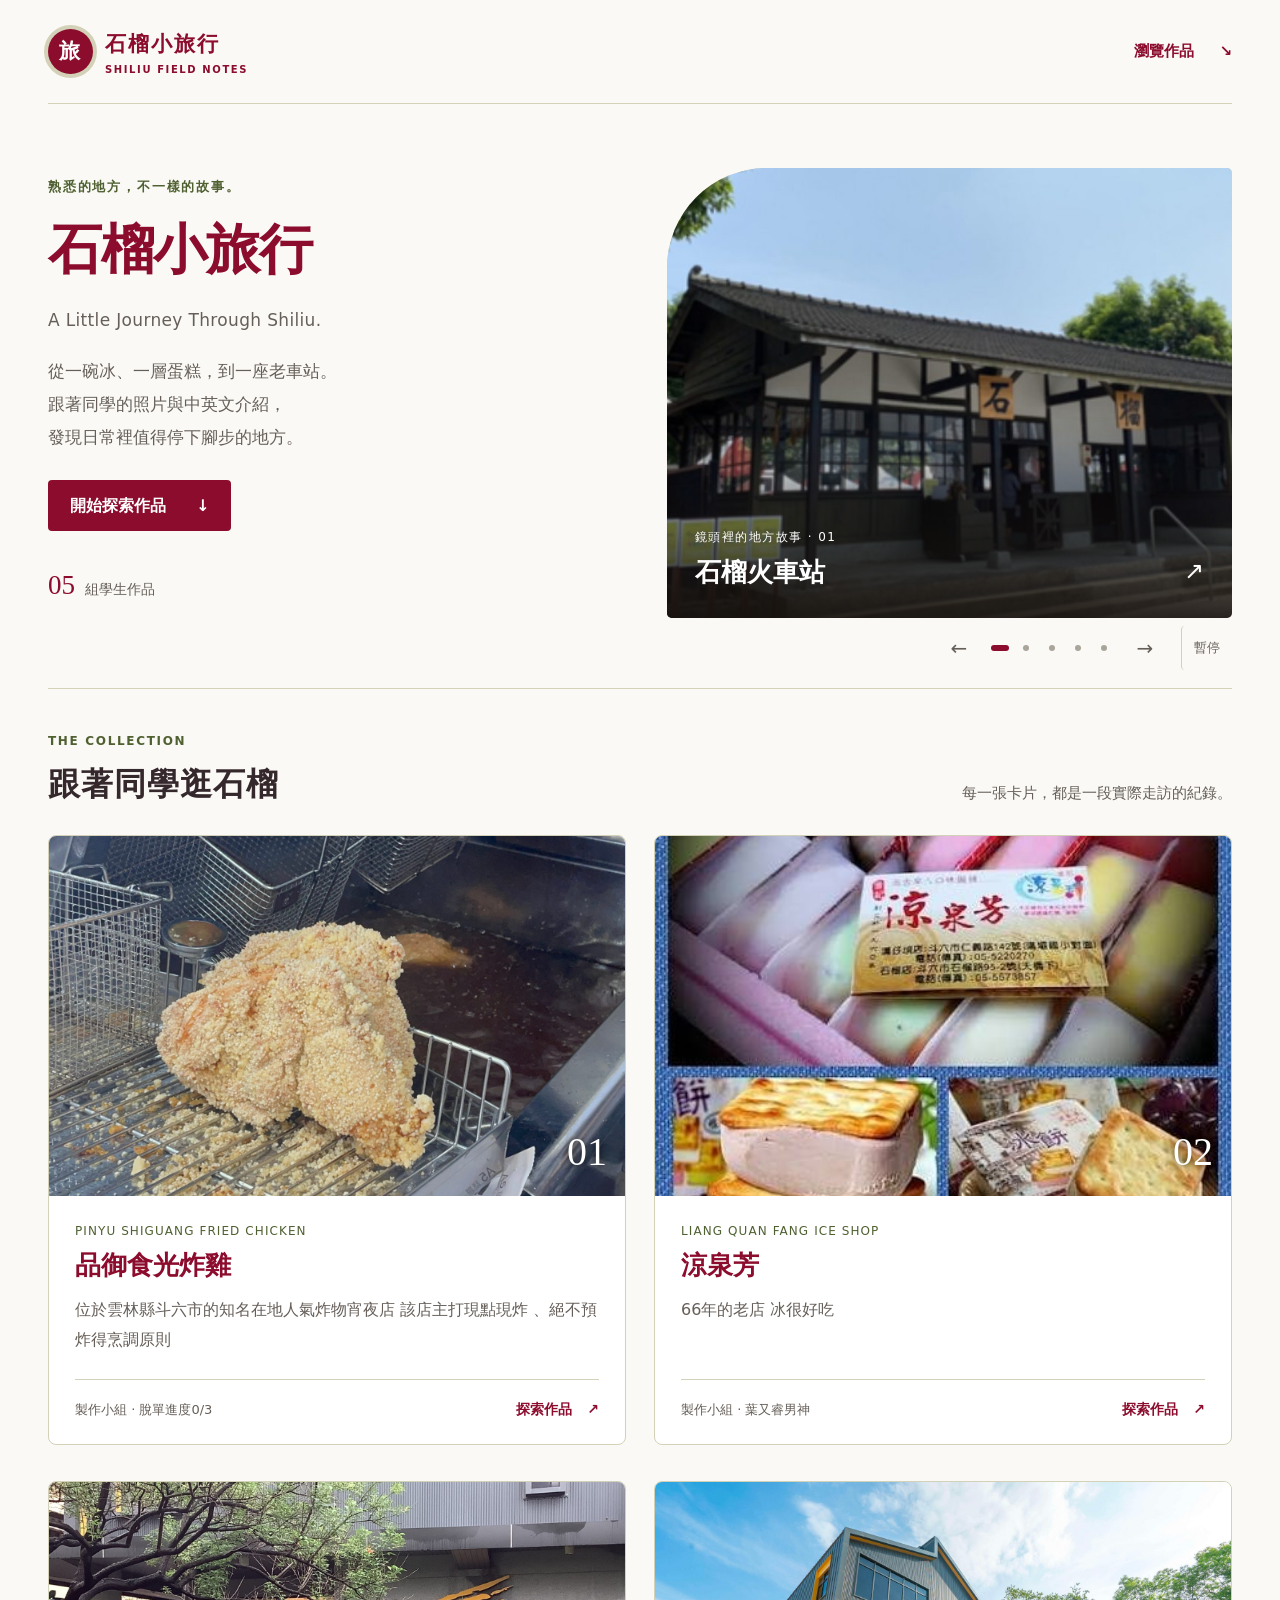
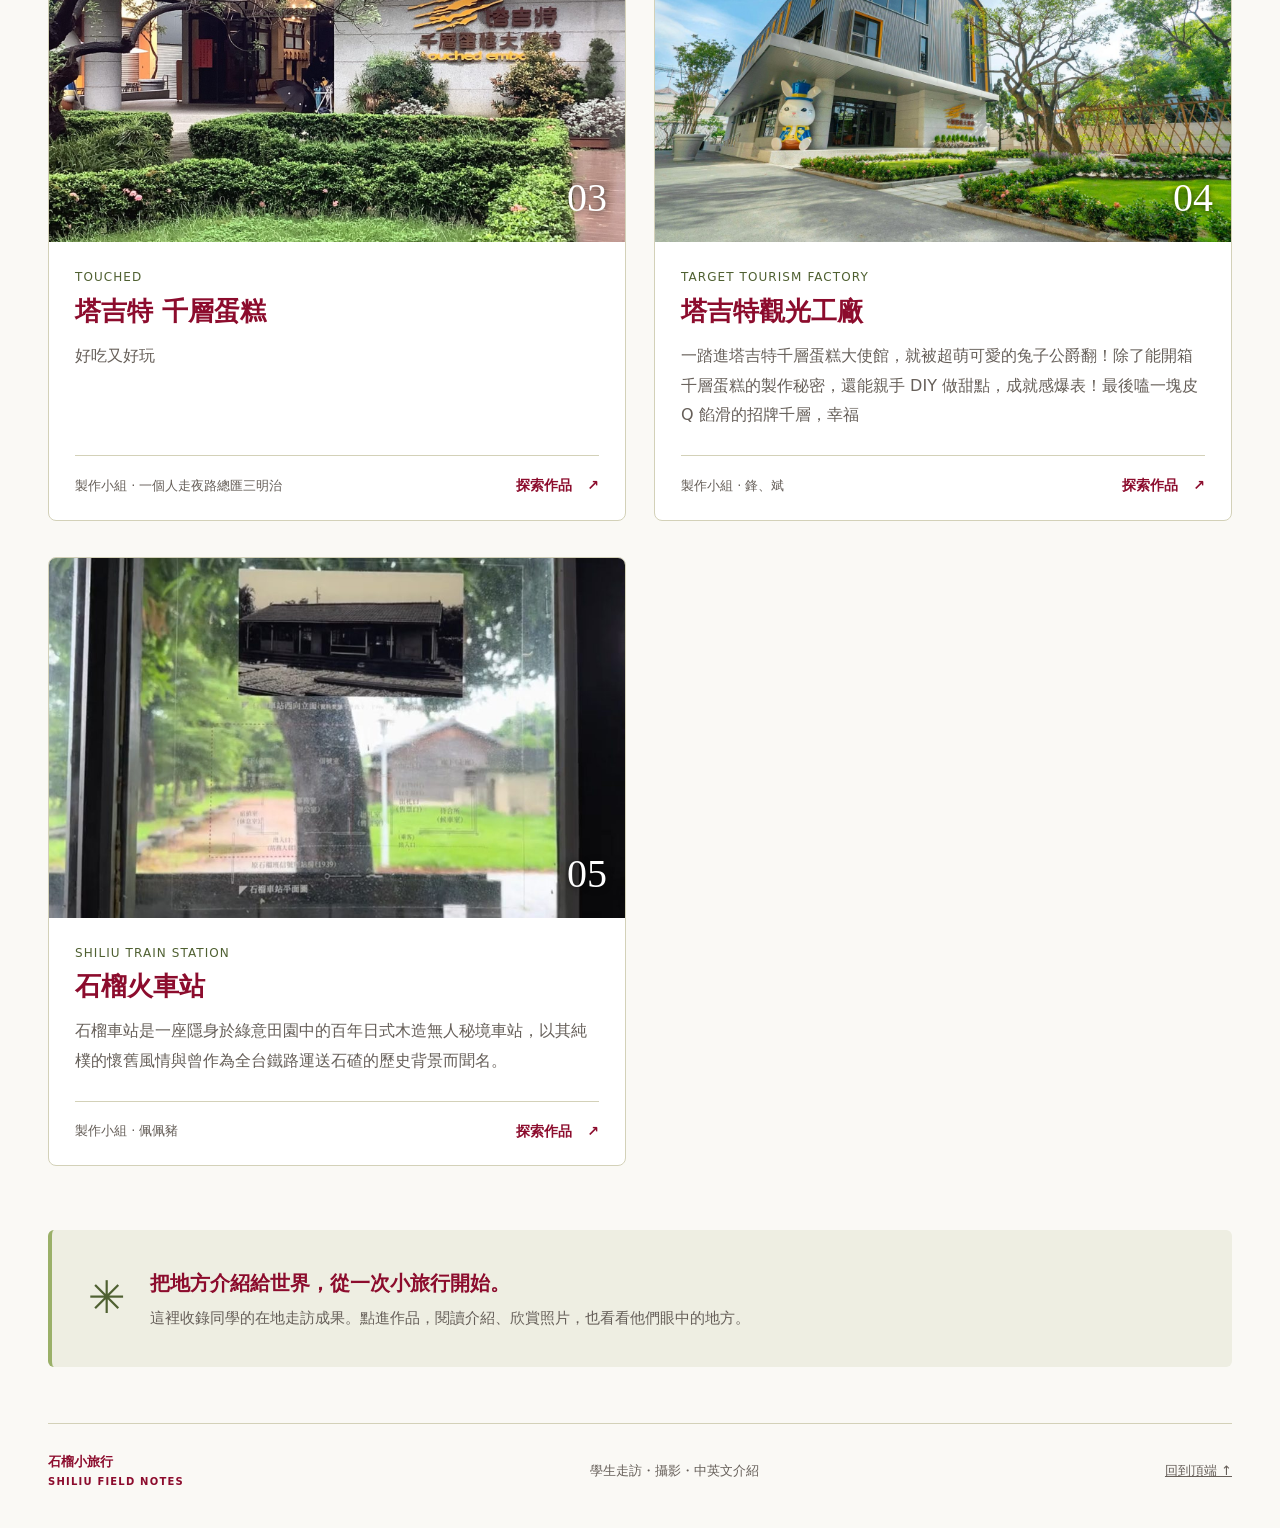
==== commit d5f82186: "Curate gallery photos and simplify hero carousel controls" ====
--- a/index.html
+++ b/index.html
@@ -4,11 +4,11 @@
 <header class="site-header"><a class="brand" href="./index.html"><span class="brand-mark" aria-hidden="true">旅</span><span>石榴小旅行<small lang="en">SHILIU FIELD NOTES</small></span></a><a class="header-link" href="#works">瀏覽作品 <span aria-hidden="true">↘</span></a></header>
 <main>
 <section class="hero" aria-labelledby="hero-title"><div class="hero-copy"><p class="eyebrow">熟悉的地方，不一樣的故事。</p><h1 id="hero-title">石榴小旅行</h1><p class="hero-en" lang="en">A Little Journey Through Shiliu.</p><p class="hero-description">從一碗冰、一層蛋糕，到一座老車站。<br>跟著同學的照片與中英文介紹，<br>發現日常裡值得停下腳步的地方。</p><a class="hero-button" href="#works">開始探索作品 <span aria-hidden="true">↓</span></a><div class="hero-stats"><span><b>05</b> 組學生作品</span></div></div>
-<div class="hero-photo" data-hero-carousel role="region" aria-roledescription="輪播" aria-label="各組精選作品"><figure class="hero-slide" role="group" aria-roledescription="投影片" aria-label="1 / 5：石榴火車站"><img src="groups/group-04/images/photo-01.jpg" alt="石榴火車站，由學生拍攝" fetchpriority="high"><figcaption><span>鏡頭裡的地方故事<small lang="en">THROUGH OUR LENS</small></span><a href="groups/group-04/index.html">石榴火車站 ↗</a></figcaption></figure>
-<figure class="hero-slide" role="group" aria-roledescription="投影片" aria-label="2 / 5：品御食光炸雞" hidden><img src="groups/group-05/images/photo-01.jpg" alt="品御食光炸雞，由學生拍攝" decoding="async"><figcaption><span>鏡頭裡的地方故事<small lang="en">THROUGH OUR LENS</small></span><a href="groups/group-05/index.html">品御食光炸雞 ↗</a></figcaption></figure>
-<figure class="hero-slide" role="group" aria-roledescription="投影片" aria-label="3 / 5：涼泉芳" hidden><img src="groups/group-01/images/photo-01.jpg" alt="涼泉芳，由學生拍攝" decoding="async"><figcaption><span>鏡頭裡的地方故事<small lang="en">THROUGH OUR LENS</small></span><a href="groups/group-01/index.html">涼泉芳 ↗</a></figcaption></figure>
-<figure class="hero-slide" role="group" aria-roledescription="投影片" aria-label="4 / 5：塔吉特 千層蛋糕" hidden><img src="groups/group-03/images/photo-03.jpg" alt="塔吉特 千層蛋糕，由學生拍攝" decoding="async"><figcaption><span>鏡頭裡的地方故事<small lang="en">THROUGH OUR LENS</small></span><a href="groups/group-03/index.html">塔吉特 千層蛋糕 ↗</a></figcaption></figure>
-<figure class="hero-slide" role="group" aria-roledescription="投影片" aria-label="5 / 5：塔吉特觀光工廠" hidden><img src="groups/group-02/images/photo-02.jpg" alt="塔吉特觀光工廠，由學生拍攝" decoding="async"><figcaption><span>鏡頭裡的地方故事<small lang="en">THROUGH OUR LENS</small></span><a href="groups/group-02/index.html">塔吉特觀光工廠 ↗</a></figcaption></figure><div class="hero-controls" hidden><button type="button" data-carousel-prev aria-label="上一組作品">← 上一張</button><span data-carousel-count aria-label="目前張數">1 / 5</span><button type="button" data-carousel-next aria-label="下一組作品">下一張 →</button><button type="button" data-carousel-toggle>暫停輪播</button></div></div></section>
+<div class="hero-photo" data-hero-carousel role="region" aria-roledescription="輪播" aria-label="各組精選作品"><figure class="hero-slide" role="group" aria-roledescription="投影片" aria-label="1 / 5：石榴火車站"><img src="groups/group-04/images/photo-02.jpg" alt="陽光下的石榴車站木造建築" fetchpriority="high"><figcaption><small>鏡頭裡的地方故事 · 01</small><a href="groups/group-04/index.html">石榴火車站 <span aria-hidden="true">↗</span></a></figcaption></figure>
+<figure class="hero-slide" role="group" aria-roledescription="投影片" aria-label="2 / 5：品御食光炸雞" hidden><img src="groups/group-05/images/photo-05.jpg" alt="品御食光店內正在油鍋中現炸食物" decoding="async"><figcaption><small>鏡頭裡的地方故事 · 02</small><a href="groups/group-05/index.html">品御食光炸雞 <span aria-hidden="true">↗</span></a></figcaption></figure>
+<figure class="hero-slide" role="group" aria-roledescription="投影片" aria-label="3 / 5：涼泉芳" hidden><img src="groups/group-01/images/photo-03.jpg" alt="涼泉芳的冰淇淋三明治擺在瓷盤上" decoding="async"><figcaption><small>鏡頭裡的地方故事 · 03</small><a href="groups/group-01/index.html">涼泉芳 <span aria-hidden="true">↗</span></a></figcaption></figure>
+<figure class="hero-slide" role="group" aria-roledescription="投影片" aria-label="4 / 5：塔吉特 千層蛋糕" hidden><img src="groups/group-03/images/photo-02.jpg" alt="塔吉特戶外座位區的陽傘與桌椅" decoding="async"><figcaption><small>鏡頭裡的地方故事 · 04</small><a href="groups/group-03/index.html">塔吉特 千層蛋糕 <span aria-hidden="true">↗</span></a></figcaption></figure>
+<figure class="hero-slide" role="group" aria-roledescription="投影片" aria-label="5 / 5：塔吉特觀光工廠" hidden><img src="groups/group-02/images/photo-03.jpg" alt="塔吉特的多種口味千層蛋糕與黃色提袋" decoding="async"><figcaption><small>鏡頭裡的地方故事 · 05</small><a href="groups/group-02/index.html">塔吉特觀光工廠 <span aria-hidden="true">↗</span></a></figcaption></figure><div class="hero-controls" hidden><button type="button" data-carousel-prev aria-label="上一組作品" title="上一組作品">←</button><div class="hero-dots"><button type="button" class="hero-dot" data-carousel-dot="0" aria-label="顯示石榴火車站" aria-current="true"><span aria-hidden="true"></span></button><button type="button" class="hero-dot" data-carousel-dot="1" aria-label="顯示品御食光炸雞"><span aria-hidden="true"></span></button><button type="button" class="hero-dot" data-carousel-dot="2" aria-label="顯示涼泉芳"><span aria-hidden="true"></span></button><button type="button" class="hero-dot" data-carousel-dot="3" aria-label="顯示塔吉特 千層蛋糕"><span aria-hidden="true"></span></button><button type="button" class="hero-dot" data-carousel-dot="4" aria-label="顯示塔吉特觀光工廠"><span aria-hidden="true"></span></button></div><button type="button" data-carousel-next aria-label="下一組作品" title="下一組作品">→</button><button type="button" data-carousel-toggle>暫停</button></div></div></section>
 <section class="works-section" id="works" aria-labelledby="works-title"><div class="works-heading"><div><p class="eyebrow">THE COLLECTION</p><h2 id="works-title">跟著同學逛石榴</h2></div><p>每一張卡片，都是一段實際走訪的紀錄。</p></div>
 <div class="card-grid"><article class="work-card">
     <a href="groups/group-05/index.html" aria-label="探索品御食光炸雞，脫單進度0/3的作品">
@@ -43,7 +43,7 @@
   if (slides.length < 2) return
   const controls = root.querySelector('.hero-controls')
   const toggle = root.querySelector('[data-carousel-toggle]')
-  const counter = root.querySelector('[data-carousel-count]')
+  const dots = [...root.querySelectorAll('[data-carousel-dot]')]
   const reduced = matchMedia('(prefers-reduced-motion: reduce)')
   let index = 0
   let paused = reduced.matches
@@ -59,16 +59,20 @@
   const show = (next) => {
     index = (next + slides.length) % slides.length
     slides.forEach((slide, position) => { slide.hidden = position !== index })
-    counter.textContent = `${index + 1} / ${slides.length}`
+    dots.forEach((dot, position) => {
+      if (position === index) dot.setAttribute('aria-current', 'true')
+      else dot.removeAttribute('aria-current')
+    })
     schedule()
   }
   const updateToggle = () => {
-    toggle.textContent = paused ? '繼續輪播' : '暫停輪播'
+    toggle.textContent = paused ? '播放' : '暫停'
     toggle.setAttribute('aria-label', paused ? '繼續自動輪播' : '暫停自動輪播')
     schedule()
   }
   root.querySelector('[data-carousel-prev]').addEventListener('click', () => show(index - 1))
   root.querySelector('[data-carousel-next]').addEventListener('click', () => show(index + 1))
+  dots.forEach((dot, position) => dot.addEventListener('click', () => show(position)))
   toggle.addEventListener('click', () => { paused = !paused; updateToggle() })
   root.addEventListener('pointerenter', (event) => { if (event.pointerType === 'mouse') { hovered = true; schedule() } })
   root.addEventListener('pointerleave', () => { hovered = false; schedule() })
--- a/class-style.css
+++ b/class-style.css
@@ -7,16 +7,16 @@
 .site-header,main,footer{width:min(1240px,calc(100% - 96px));margin:auto}.site-header{display:flex;align-items:center;justify-content:space-between;padding:27px 0;border-bottom:1px solid var(--line)}
 .brand{display:flex;align-items:center;gap:12px;text-decoration:none;font-size:21px;font-weight:800;letter-spacing:.1em;color:var(--brand)}.brand-mark{display:grid;place-items:center;background:var(--brand);color:white;width:45px;height:45px;border-radius:50%;font-family:serif;box-shadow:0 0 0 4px var(--sand)}.brand small{display:block;font-size:10px;letter-spacing:.16em;line-height:1.3;font-weight:600}.header-link{font-size:15px;text-decoration:none;font-weight:650;padding:8px 0;color:var(--brand)}.header-link span{margin-left:20px}
 .hero{display:grid;grid-template-columns:1fr 1fr;align-items:center;gap:54px;padding:64px 0 70px}.eyebrow{font-size:13px;letter-spacing:.14em;font-weight:750;color:var(--accent-ink);margin:0 0 16px}.hero h1{font-family:Georgia,"Noto Serif TC","PMingLiU",serif;font-size:clamp(38px,4.2vw,64px);font-weight:650;letter-spacing:-.025em;line-height:1.35;margin:0;color:var(--brand)}.hero-en{color:var(--muted);font-size:17px;letter-spacing:.02em;margin:19px 0}.hero-description{color:var(--muted);font-size:17px;line-height:1.95;margin:20px 0 26px}.hero-button{display:inline-flex;align-items:center;gap:30px;background:var(--brand);color:#fff;padding:12px 22px;border-radius:4px;text-decoration:none;font-weight:650}.hero-button:hover{background:var(--brand-hover)}.hero-stats{display:flex;gap:32px;margin-top:32px;color:var(--muted);font-size:14px}.hero-stats b{color:var(--brand);font-family:Georgia,serif;font-size:27px;font-weight:500;margin-right:6px}
-.hero-photo{position:relative;margin:0;min-width:0;align-self:stretch;min-height:450px;border-radius:100px 5px 5px 5px;overflow:hidden;background:var(--sand)}.hero-photo>img{height:100%;position:absolute;inset:0;object-fit:cover}.hero-photo:after{content:"";position:absolute;inset:50% 0 0;background:linear-gradient(transparent,#29151de6);pointer-events:none}.hero-photo figcaption{position:absolute;bottom:24px;left:28px;right:28px;display:flex;align-items:flex-end;justify-content:space-between;gap:12px;color:white;z-index:1;font-size:16px}.hero-photo small{display:block;font-size:11px;letter-spacing:.12em}.hero-photo a{text-underline-offset:5px}
+.hero-photo{position:relative;margin:0;min-width:0;align-self:stretch;min-height:450px;border-radius:100px 5px 5px 5px;background:var(--sand)}.hero-slide:after{content:"";position:absolute;inset:55% 0 0;background:linear-gradient(transparent,#18130feb);pointer-events:none}.hero-photo figcaption{position:absolute;bottom:24px;left:28px;right:28px;display:flex;flex-direction:column;gap:2px;color:white;z-index:1}.hero-photo small{display:block;font-size:12px;letter-spacing:.12em}.hero-photo figcaption a{display:flex;align-items:center;justify-content:space-between;gap:16px;min-height:44px;color:white;text-decoration:none;font-size:26px;font-weight:650}.hero-photo figcaption a:hover{text-decoration:underline;text-underline-offset:5px}.hero-photo figcaption a span{font-size:24px;font-weight:400}
 .works-section{padding:42px 0 64px;border-top:1px solid var(--line)}.works-heading{display:flex;justify-content:space-between;align-items:flex-end;gap:20px;margin-bottom:24px}.works-heading .eyebrow{font-size:12px;margin-bottom:6px}.works-heading h2{font-size:32px;margin:0;letter-spacing:.03em}.works-heading>p{font-size:15px;color:var(--muted);margin:0 0 5px}
 .card-grid{display:grid;grid-template-columns:repeat(2,minmax(0,1fr));gap:36px 28px}.work-card{min-width:0;background:#fff;border:1px solid var(--line);border-radius:8px;overflow:hidden}.work-card>a{display:flex;flex-direction:column;height:100%;text-decoration:none}.work-card:focus-within{outline:3px solid var(--brand);outline-offset:4px}.card-photo{position:relative;overflow:hidden;background:var(--soft)}.card-photo img{aspect-ratio:16/10;object-fit:cover;transition:transform .3s}.work-card a:hover .card-photo img{transform:scale(1.035)}.card-number{position:absolute;right:18px;bottom:10px;color:white;font-size:40px;font-family:Georgia,serif;text-shadow:0 1px 6px #000a}
 .card-content{padding:25px 26px 22px;display:flex;flex-direction:column;flex:1}.english-name{font-size:12px;letter-spacing:.09em;text-transform:uppercase;color:var(--accent-ink);margin:0 0 5px}.card-content h3{font-size:26px;font-weight:750;line-height:1.4;margin:0 0 12px;color:var(--brand)}.summary{font-size:16px;line-height:1.85;margin:0 0 25px;color:var(--muted)}.card-bottom{display:flex;justify-content:space-between;align-items:center;gap:12px;border-top:1px solid var(--line);padding-top:18px;margin-top:auto}.group-name{font-size:13px;color:var(--muted)}.visit{white-space:nowrap;font-size:14px;font-weight:750;color:var(--brand)}.visit span{margin-left:10px}
 .closing-note{display:flex;align-items:center;gap:24px;background:var(--soft);border-left:4px solid var(--accent);padding:30px 36px;border-radius:6px;margin:0 0 56px}.closing-note>span{font-size:45px;color:var(--accent-ink)}.closing-note h2{font-size:20px;margin:0 0 6px;color:var(--brand)}.closing-note p{font-size:15px;color:var(--muted);margin:0}
 footer{border-top:1px solid var(--line);padding:26px 0 36px;display:flex;justify-content:space-between;align-items:center;gap:18px;font-size:13px;color:var(--muted)}footer p{margin:0}.footer-brand{text-decoration:none;font-weight:750;color:var(--brand)}.footer-brand span{display:block;font-size:10px;letter-spacing:.12em}footer>a:last-child{padding:10px 0}
-.hero-slide{position:absolute;inset:0;margin:0}.hero-slide>img{height:100%;object-fit:cover}.hero-slide:not([hidden]){animation:hero-reveal .45s ease-out}.hero-photo.has-controls figcaption{bottom:88px;flex-wrap:wrap}.hero-controls{position:absolute;bottom:16px;left:16px;right:16px;z-index:2;display:flex;align-items:center;justify-content:center;gap:8px;background:#29151df2;border-radius:6px;padding:6px;color:white}.hero-controls button{min-height:44px;padding:6px 10px;border:1px solid #ffffff70;border-radius:4px;background:transparent;color:white;font-size:14px;white-space:nowrap}.hero-controls button:hover{background:var(--brand)}.hero-controls span{white-space:nowrap;font-size:14px}.hero-photo :focus-visible{outline-color:white;outline-offset:2px}.hero-controls button:focus-visible{outline-offset:-4px}.hero-photo figcaption a{padding:6px 0;min-height:44px;display:inline-flex;align-items:center}
+.hero-slide{position:absolute;inset:0;margin:0;border-radius:inherit;overflow:hidden}.hero-slide>img{height:100%;object-fit:cover}.hero-slide:not([hidden]){animation:hero-reveal .55s ease-out}.hero-controls{position:absolute;top:100%;left:0;right:0;display:flex;align-items:center;justify-content:flex-end;gap:6px;padding-top:8px;color:var(--muted)}.hero-controls button{height:44px;min-width:44px;padding:0 8px;border:0;border-radius:50%;background:transparent;color:var(--muted);font-size:20px}.hero-controls button:hover{color:var(--brand);background:var(--soft)}.hero-controls [data-carousel-toggle]{font-size:13px;border-radius:4px;margin-left:8px;padding:0 12px;border-left:1px solid var(--line)}.hero-dots{display:flex;align-items:center}.hero-controls .hero-dot{min-width:26px;width:26px;padding:0;display:grid;place-items:center}.hero-dot span{display:block;width:6px;height:6px;border-radius:50%;background:#aaa59a}.hero-dot[aria-current] span{width:18px;border-radius:4px;background:var(--brand)}.hero-photo figcaption :focus-visible{outline-color:white;outline-offset:2px}
 @keyframes hero-reveal{from{opacity:.35}to{opacity:1}}
 @media(min-width:1600px){.hero{gap:86px;padding:76px 0}.hero-photo{min-height:510px}}
 @media(max-width:850px){.site-header,main,footer{width:calc(100% - 40px)}.hero{gap:28px;padding:36px 0 44px}.hero-photo{min-height:390px;border-top-left-radius:65px}.hero h1{font-size:38px}.works-heading{align-items:flex-start;flex-direction:column;gap:8px}.card-content{padding:20px}.card-bottom{align-items:flex-start;flex-direction:column}}
 @media(max-width:600px){.brand{font-size:18px}.header-link{font-size:14px}.header-link span{margin-left:6px}.site-header{padding:20px 0}.hero{grid-template-columns:1fr;gap:30px}.hero h1{font-size:42px}.hero-description{font-size:16px}.hero-photo{min-height:340px}.hero-stats{margin-top:22px}.hero-photo figcaption{left:20px;right:20px;font-size:14px}.works-section{padding-top:30px}.works-heading h2{font-size:27px}.card-grid{grid-template-columns:1fr;gap:24px}.card-content h3{font-size:24px}.card-bottom{flex-direction:row;align-items:center}.closing-note{padding:24px;gap:16px}.closing-note>span{display:none}.closing-note h2{font-size:19px}footer{align-items:flex-start;flex-wrap:wrap}footer p{width:100%;order:3}}
-@media(max-width:1000px){.hero-controls{display:grid;grid-template-columns:1fr auto 1fr;gap:4px}.hero-controls [data-carousel-toggle]{grid-column:1/-1}.hero-photo.has-controls figcaption{bottom:132px}.hero-photo.has-controls{min-height:390px}}
+@media(max-width:850px){.hero{padding-bottom:88px}.hero-controls{justify-content:center;gap:2px}.hero-photo figcaption a{font-size:23px}}
 @media(prefers-reduced-motion:reduce){html{scroll-behavior:auto}.card-photo img{transition:none}.hero-slide:not([hidden]){animation:none}}
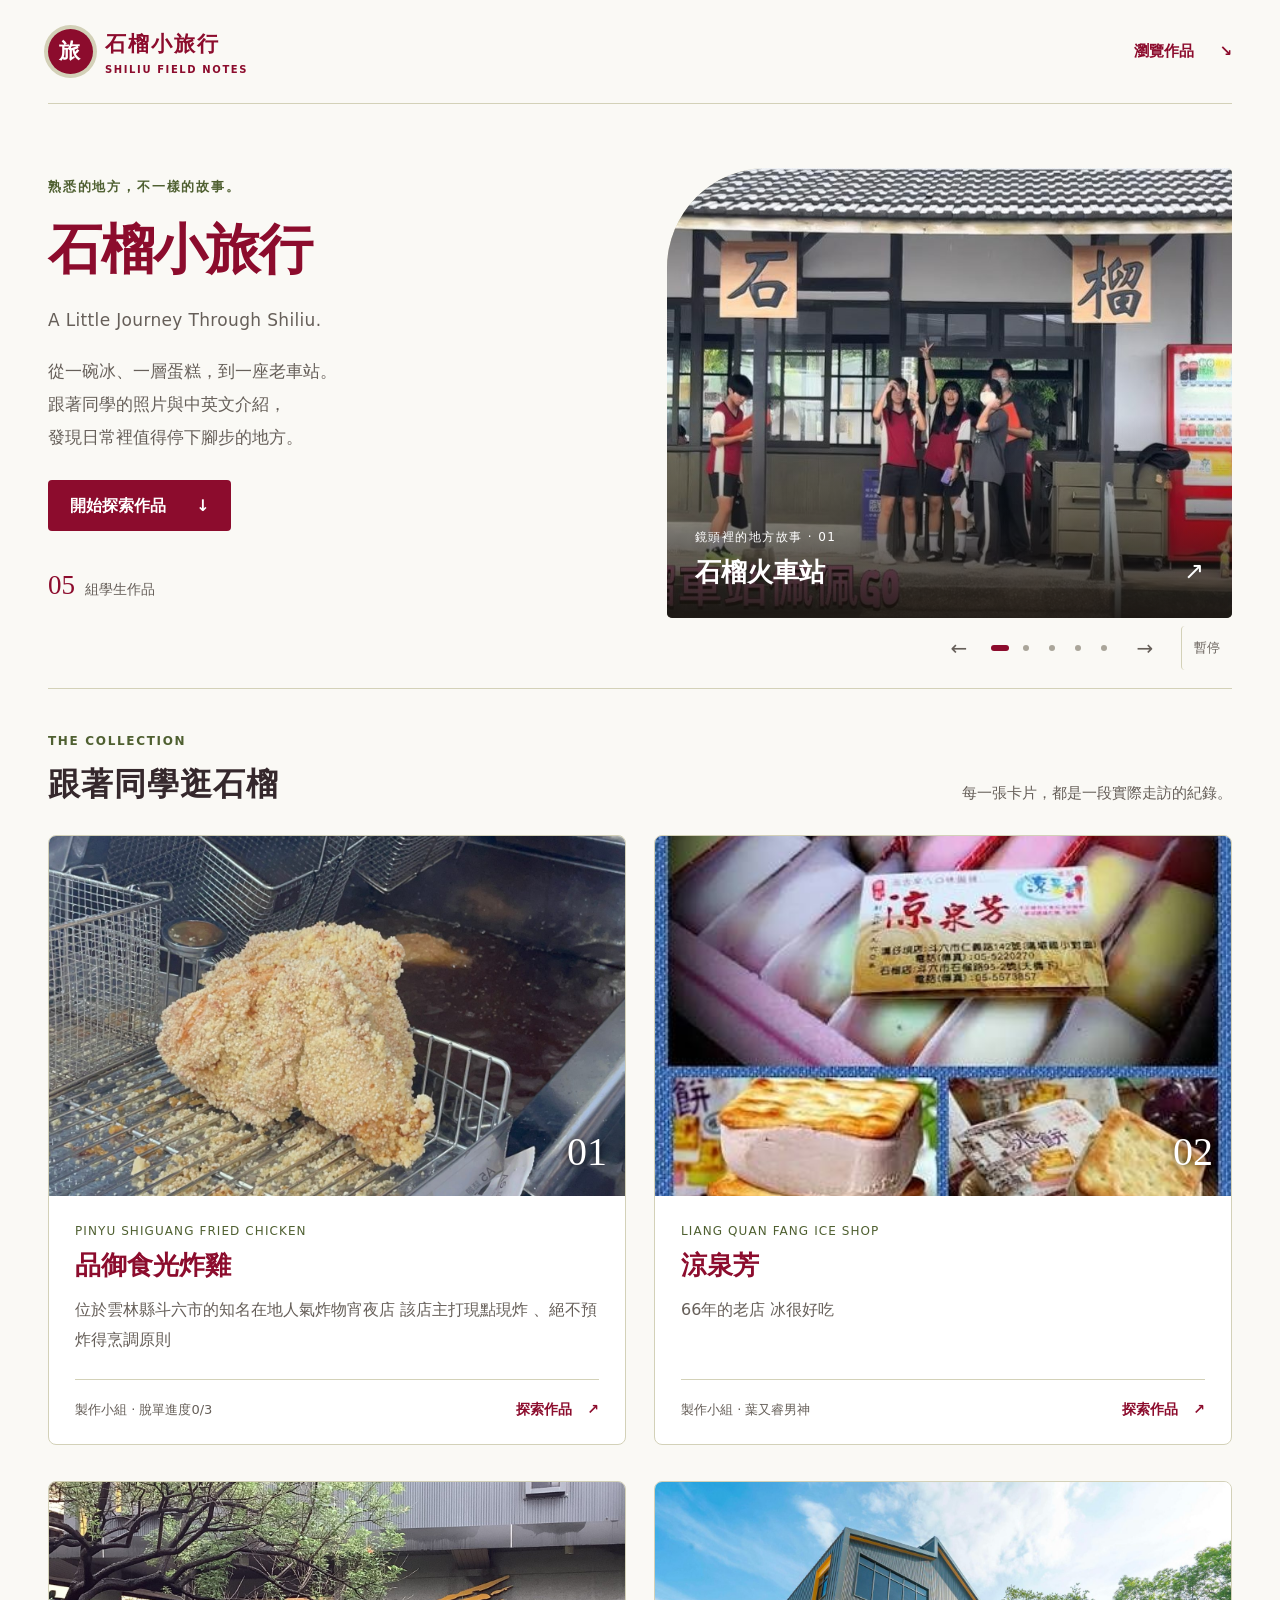
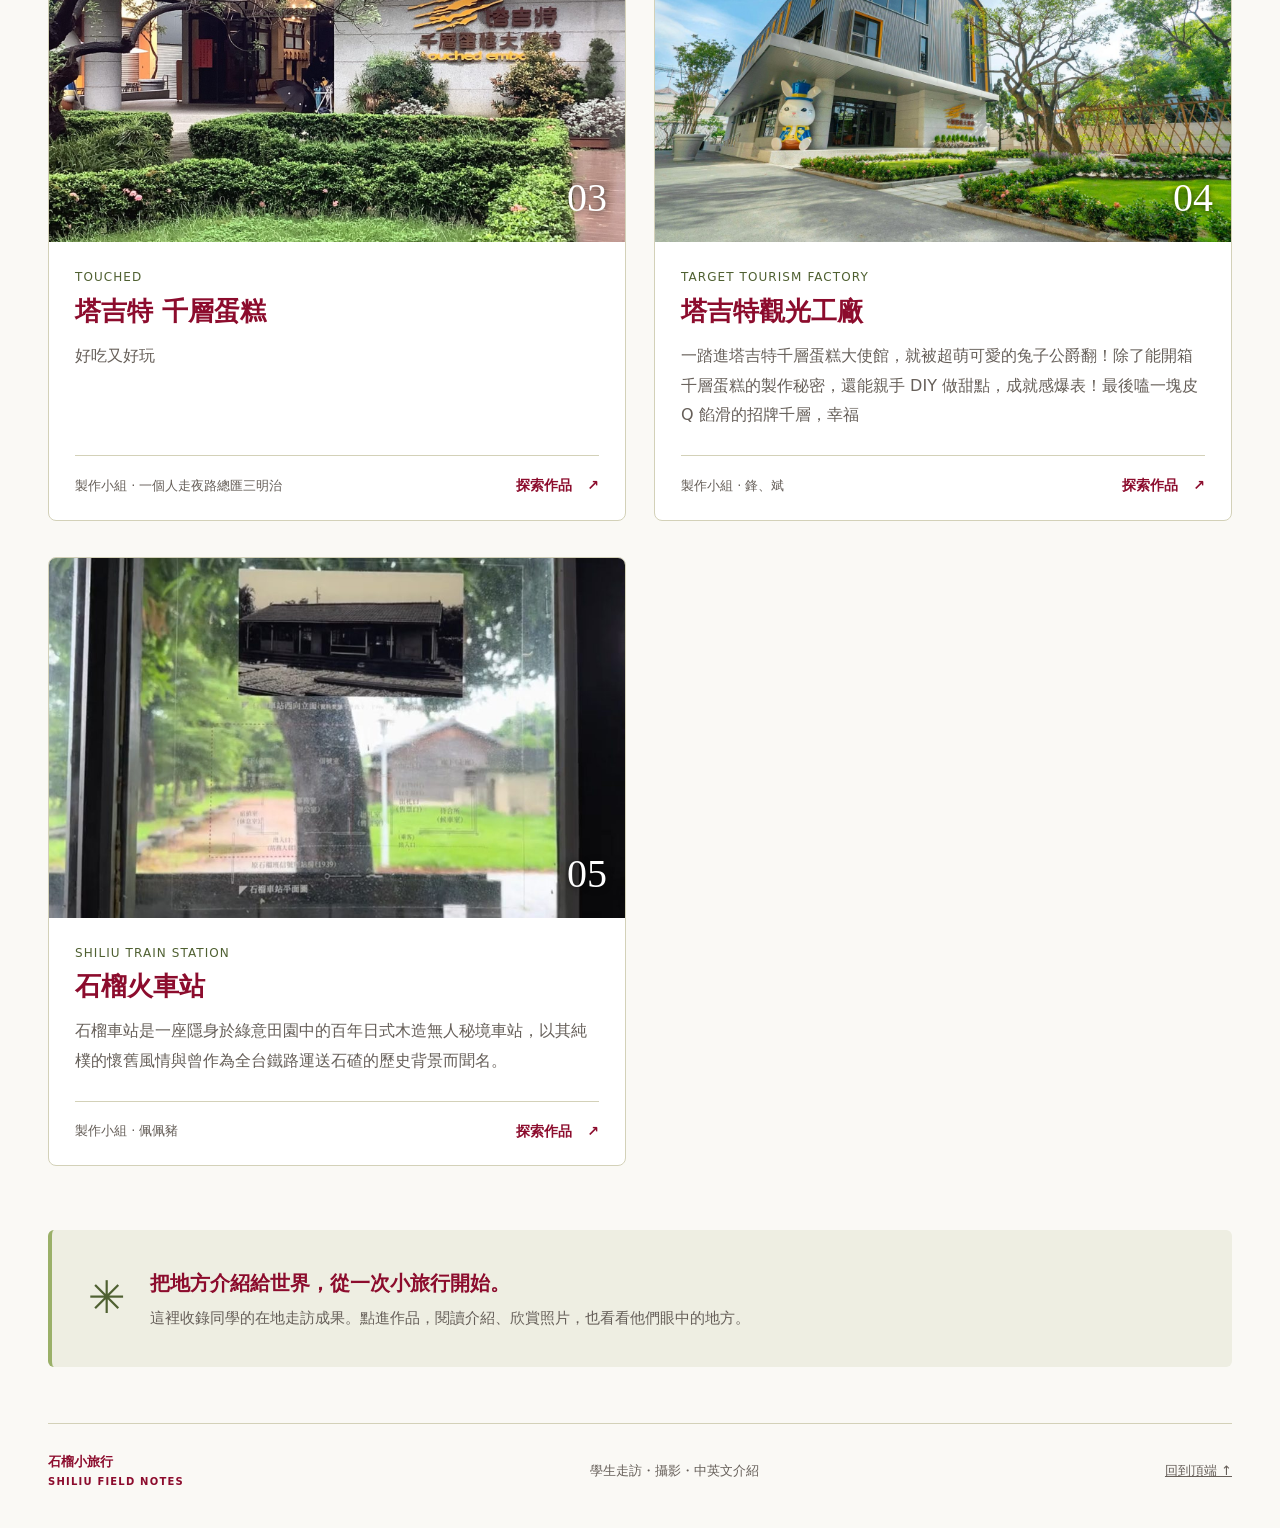
==== commit a30919d4: "Randomly sample each group's gallery on every hero visit" ====
--- a/index.html
+++ b/index.html
@@ -4,11 +4,11 @@
 <header class="site-header"><a class="brand" href="./index.html"><span class="brand-mark" aria-hidden="true">旅</span><span>石榴小旅行<small lang="en">SHILIU FIELD NOTES</small></span></a><a class="header-link" href="#works">瀏覽作品 <span aria-hidden="true">↘</span></a></header>
 <main>
 <section class="hero" aria-labelledby="hero-title"><div class="hero-copy"><p class="eyebrow">熟悉的地方，不一樣的故事。</p><h1 id="hero-title">石榴小旅行</h1><p class="hero-en" lang="en">A Little Journey Through Shiliu.</p><p class="hero-description">從一碗冰、一層蛋糕，到一座老車站。<br>跟著同學的照片與中英文介紹，<br>發現日常裡值得停下腳步的地方。</p><a class="hero-button" href="#works">開始探索作品 <span aria-hidden="true">↓</span></a><div class="hero-stats"><span><b>05</b> 組學生作品</span></div></div>
-<div class="hero-photo" data-hero-carousel role="region" aria-roledescription="輪播" aria-label="各組精選作品"><figure class="hero-slide" role="group" aria-roledescription="投影片" aria-label="1 / 5：石榴火車站"><img src="groups/group-04/images/photo-02.jpg" alt="陽光下的石榴車站木造建築" fetchpriority="high"><figcaption><small>鏡頭裡的地方故事 · 01</small><a href="groups/group-04/index.html">石榴火車站 <span aria-hidden="true">↗</span></a></figcaption></figure>
-<figure class="hero-slide" role="group" aria-roledescription="投影片" aria-label="2 / 5：品御食光炸雞" hidden><img src="groups/group-05/images/photo-05.jpg" alt="品御食光店內正在油鍋中現炸食物" decoding="async"><figcaption><small>鏡頭裡的地方故事 · 02</small><a href="groups/group-05/index.html">品御食光炸雞 <span aria-hidden="true">↗</span></a></figcaption></figure>
-<figure class="hero-slide" role="group" aria-roledescription="投影片" aria-label="3 / 5：涼泉芳" hidden><img src="groups/group-01/images/photo-03.jpg" alt="涼泉芳的冰淇淋三明治擺在瓷盤上" decoding="async"><figcaption><small>鏡頭裡的地方故事 · 03</small><a href="groups/group-01/index.html">涼泉芳 <span aria-hidden="true">↗</span></a></figcaption></figure>
-<figure class="hero-slide" role="group" aria-roledescription="投影片" aria-label="4 / 5：塔吉特 千層蛋糕" hidden><img src="groups/group-03/images/photo-02.jpg" alt="塔吉特戶外座位區的陽傘與桌椅" decoding="async"><figcaption><small>鏡頭裡的地方故事 · 04</small><a href="groups/group-03/index.html">塔吉特 千層蛋糕 <span aria-hidden="true">↗</span></a></figcaption></figure>
-<figure class="hero-slide" role="group" aria-roledescription="投影片" aria-label="5 / 5：塔吉特觀光工廠" hidden><img src="groups/group-02/images/photo-03.jpg" alt="塔吉特的多種口味千層蛋糕與黃色提袋" decoding="async"><figcaption><small>鏡頭裡的地方故事 · 05</small><a href="groups/group-02/index.html">塔吉特觀光工廠 <span aria-hidden="true">↗</span></a></figcaption></figure><div class="hero-controls" hidden><button type="button" data-carousel-prev aria-label="上一組作品" title="上一組作品">←</button><div class="hero-dots"><button type="button" class="hero-dot" data-carousel-dot="0" aria-label="顯示石榴火車站" aria-current="true"><span aria-hidden="true"></span></button><button type="button" class="hero-dot" data-carousel-dot="1" aria-label="顯示品御食光炸雞"><span aria-hidden="true"></span></button><button type="button" class="hero-dot" data-carousel-dot="2" aria-label="顯示涼泉芳"><span aria-hidden="true"></span></button><button type="button" class="hero-dot" data-carousel-dot="3" aria-label="顯示塔吉特 千層蛋糕"><span aria-hidden="true"></span></button><button type="button" class="hero-dot" data-carousel-dot="4" aria-label="顯示塔吉特觀光工廠"><span aria-hidden="true"></span></button></div><button type="button" data-carousel-next aria-label="下一組作品" title="下一組作品">→</button><button type="button" data-carousel-toggle>暫停</button></div></div></section>
+<div class="hero-photo" data-hero-carousel role="region" aria-roledescription="輪播" aria-label="各組精選作品"><figure class="hero-slide" data-photo-pool="[{&quot;src&quot;:&quot;groups/group-04/images/photo-01.jpg&quot;,&quot;alt&quot;:&quot;石榴火車站：小組照片 1&quot;},{&quot;src&quot;:&quot;groups/group-04/images/photo-02.jpg&quot;,&quot;alt&quot;:&quot;石榴火車站：小組照片 2&quot;},{&quot;src&quot;:&quot;groups/group-04/images/photo-03.jpg&quot;,&quot;alt&quot;:&quot;石榴火車站：小組照片 3&quot;},{&quot;src&quot;:&quot;groups/group-04/images/photo-04.jpg&quot;,&quot;alt&quot;:&quot;石榴火車站：小組照片 4&quot;},{&quot;src&quot;:&quot;groups/group-04/images/photo-05.jpg&quot;,&quot;alt&quot;:&quot;石榴火車站：小組照片 5&quot;}]" role="group" aria-roledescription="投影片" aria-label="1 / 5：石榴火車站"><img src="groups/group-04/images/photo-02.jpg" alt="陽光下的石榴車站木造建築" fetchpriority="high"><figcaption><small>鏡頭裡的地方故事 · 01</small><a href="groups/group-04/index.html">石榴火車站 <span aria-hidden="true">↗</span></a></figcaption></figure>
+<figure class="hero-slide" data-photo-pool="[{&quot;src&quot;:&quot;groups/group-05/images/photo-01.jpg&quot;,&quot;alt&quot;:&quot;品御食光炸雞：小組照片 1&quot;},{&quot;src&quot;:&quot;groups/group-05/images/photo-02.jpg&quot;,&quot;alt&quot;:&quot;品御食光炸雞：小組照片 2&quot;},{&quot;src&quot;:&quot;groups/group-05/images/photo-03.jpg&quot;,&quot;alt&quot;:&quot;品御食光炸雞：小組照片 3&quot;},{&quot;src&quot;:&quot;groups/group-05/images/photo-04.jpg&quot;,&quot;alt&quot;:&quot;品御食光炸雞：小組照片 4&quot;},{&quot;src&quot;:&quot;groups/group-05/images/photo-05.jpg&quot;,&quot;alt&quot;:&quot;品御食光炸雞：小組照片 5&quot;},{&quot;src&quot;:&quot;groups/group-05/images/photo-06.jpg&quot;,&quot;alt&quot;:&quot;品御食光炸雞：小組照片 6&quot;}]" role="group" aria-roledescription="投影片" aria-label="2 / 5：品御食光炸雞" hidden><img src="groups/group-05/images/photo-05.jpg" alt="品御食光店內正在油鍋中現炸食物" decoding="async"><figcaption><small>鏡頭裡的地方故事 · 02</small><a href="groups/group-05/index.html">品御食光炸雞 <span aria-hidden="true">↗</span></a></figcaption></figure>
+<figure class="hero-slide" data-photo-pool="[{&quot;src&quot;:&quot;groups/group-01/images/photo-01.jpg&quot;,&quot;alt&quot;:&quot;涼泉芳：小組照片 1&quot;},{&quot;src&quot;:&quot;groups/group-01/images/photo-02.jpg&quot;,&quot;alt&quot;:&quot;涼泉芳：小組照片 2&quot;},{&quot;src&quot;:&quot;groups/group-01/images/photo-03.jpg&quot;,&quot;alt&quot;:&quot;涼泉芳：小組照片 3&quot;},{&quot;src&quot;:&quot;groups/group-01/images/photo-04.jpg&quot;,&quot;alt&quot;:&quot;涼泉芳：小組照片 4&quot;},{&quot;src&quot;:&quot;groups/group-01/images/photo-05.jpg&quot;,&quot;alt&quot;:&quot;涼泉芳：小組照片 5&quot;}]" role="group" aria-roledescription="投影片" aria-label="3 / 5：涼泉芳" hidden><img src="groups/group-01/images/photo-03.jpg" alt="涼泉芳的冰淇淋三明治擺在瓷盤上" decoding="async"><figcaption><small>鏡頭裡的地方故事 · 03</small><a href="groups/group-01/index.html">涼泉芳 <span aria-hidden="true">↗</span></a></figcaption></figure>
+<figure class="hero-slide" data-photo-pool="[{&quot;src&quot;:&quot;groups/group-03/images/photo-01.jpg&quot;,&quot;alt&quot;:&quot;塔吉特 千層蛋糕：小組照片 1&quot;},{&quot;src&quot;:&quot;groups/group-03/images/photo-02.jpg&quot;,&quot;alt&quot;:&quot;塔吉特 千層蛋糕：小組照片 2&quot;},{&quot;src&quot;:&quot;groups/group-03/images/photo-03.jpg&quot;,&quot;alt&quot;:&quot;塔吉特 千層蛋糕：小組照片 3&quot;},{&quot;src&quot;:&quot;groups/group-03/images/photo-04.jpg&quot;,&quot;alt&quot;:&quot;塔吉特 千層蛋糕：小組照片 4&quot;},{&quot;src&quot;:&quot;groups/group-03/images/photo-05.jpg&quot;,&quot;alt&quot;:&quot;塔吉特 千層蛋糕：小組照片 5&quot;},{&quot;src&quot;:&quot;groups/group-03/images/photo-06.jpg&quot;,&quot;alt&quot;:&quot;塔吉特 千層蛋糕：小組照片 6&quot;}]" role="group" aria-roledescription="投影片" aria-label="4 / 5：塔吉特 千層蛋糕" hidden><img src="groups/group-03/images/photo-02.jpg" alt="塔吉特戶外座位區的陽傘與桌椅" decoding="async"><figcaption><small>鏡頭裡的地方故事 · 04</small><a href="groups/group-03/index.html">塔吉特 千層蛋糕 <span aria-hidden="true">↗</span></a></figcaption></figure>
+<figure class="hero-slide" data-photo-pool="[{&quot;src&quot;:&quot;groups/group-02/images/photo-01.jpg&quot;,&quot;alt&quot;:&quot;塔吉特觀光工廠：小組照片 1&quot;},{&quot;src&quot;:&quot;groups/group-02/images/photo-02.jpg&quot;,&quot;alt&quot;:&quot;塔吉特觀光工廠：小組照片 2&quot;},{&quot;src&quot;:&quot;groups/group-02/images/photo-03.jpg&quot;,&quot;alt&quot;:&quot;塔吉特觀光工廠：小組照片 3&quot;},{&quot;src&quot;:&quot;groups/group-02/images/photo-04.jpg&quot;,&quot;alt&quot;:&quot;塔吉特觀光工廠：小組照片 4&quot;}]" role="group" aria-roledescription="投影片" aria-label="5 / 5：塔吉特觀光工廠" hidden><img src="groups/group-02/images/photo-03.jpg" alt="塔吉特的多種口味千層蛋糕與黃色提袋" decoding="async"><figcaption><small>鏡頭裡的地方故事 · 05</small><a href="groups/group-02/index.html">塔吉特觀光工廠 <span aria-hidden="true">↗</span></a></figcaption></figure><div class="hero-controls" hidden><button type="button" data-carousel-prev aria-label="上一組作品" title="上一組作品">←</button><div class="hero-dots"><button type="button" class="hero-dot" data-carousel-dot="0" aria-label="顯示石榴火車站" aria-current="true"><span aria-hidden="true"></span></button><button type="button" class="hero-dot" data-carousel-dot="1" aria-label="顯示品御食光炸雞"><span aria-hidden="true"></span></button><button type="button" class="hero-dot" data-carousel-dot="2" aria-label="顯示涼泉芳"><span aria-hidden="true"></span></button><button type="button" class="hero-dot" data-carousel-dot="3" aria-label="顯示塔吉特 千層蛋糕"><span aria-hidden="true"></span></button><button type="button" class="hero-dot" data-carousel-dot="4" aria-label="顯示塔吉特觀光工廠"><span aria-hidden="true"></span></button></div><button type="button" data-carousel-next aria-label="下一組作品" title="下一組作品">→</button><button type="button" data-carousel-toggle>暫停</button></div></div></section>
 <section class="works-section" id="works" aria-labelledby="works-title"><div class="works-heading"><div><p class="eyebrow">THE COLLECTION</p><h2 id="works-title">跟著同學逛石榴</h2></div><p>每一張卡片，都是一段實際走訪的紀錄。</p></div>
 <div class="card-grid"><article class="work-card">
     <a href="groups/group-05/index.html" aria-label="探索品御食光炸雞，脫單進度0/3的作品">
@@ -36,7 +36,7 @@
       <div class="card-content"><p class="english-name" lang="en">shiliu train station</p><h3>石榴火車站</h3><p class="summary">石榴車站是一座隱身於綠意田園中的百年日式木造無人秘境車站，以其純樸的懷舊風情與曾作為全台鐵路運送石碴的歷史背景而聞名。</p><div class="card-bottom"><span class="group-name">製作小組 · 佩佩豬</span><span class="visit">探索作品 <span aria-hidden="true">↗</span></span></div></div>
     </a></article></div>
 </section><aside class="closing-note"><span aria-hidden="true">✳</span><div><h2>把地方介紹給世界，從一次小旅行開始。</h2><p>這裡收錄同學的在地走訪成果。點進作品，閱讀介紹、欣賞照片，也看看他們眼中的地方。</p></div></aside>
-</main><footer><a class="footer-brand" href="./index.html">石榴小旅行 <span lang="en">SHILIU FIELD NOTES</span></a><p>學生走訪・攝影・中英文介紹</p><a href="#hero-title">回到頂端 ↑</a></footer><script data-hero-behavior>(function initHeroCarousel() {
+</main><footer><a class="footer-brand" href="./index.html">石榴小旅行 <span lang="en">SHILIU FIELD NOTES</span></a><p>學生走訪・攝影・中英文介紹</p><a href="#hero-title">回到頂端 ↑</a></footer><script data-hero-behavior>(function initHeroCarousel(pickPhoto) {
   const root = document.querySelector('[data-hero-carousel]')
   if (!root) return
   const slides = [...root.querySelectorAll('.hero-slide')]
@@ -50,6 +50,31 @@
   let hovered = false
   let focused = false
   let timer
+  let photoRequest = 0
+  const pools = slides.map((slide) => {
+    try { return JSON.parse(slide.dataset.photoPool || '[]') } catch { return [] }
+  })
+  const randomizePhoto = () => {
+    const request = ++photoRequest
+    const slide = slides[index]
+    const target = slide.querySelector('img')
+    const photo = pickPhoto(pools[index])
+    if (!photo) return
+    slide.dataset.photoChoice = photo.src
+    // Keep the currently loaded photo until the randomly selected one is ready.
+    const preload = new Image()
+    preload.onload = () => {
+      if (request !== photoRequest || !preload.naturalWidth) return
+      target.src = photo.src
+      target.alt = photo.alt
+      slide.dataset.photoState = 'ready'
+    }
+    preload.onerror = () => {
+      if (request === photoRequest) slide.dataset.photoState = 'fallback'
+    }
+    slide.dataset.photoState = 'loading'
+    preload.src = photo.src
+  }
   const schedule = () => {
     clearTimeout(timer)
     if (!paused && !hovered && !focused && !document.hidden) {
@@ -63,6 +88,7 @@
       if (position === index) dot.setAttribute('aria-current', 'true')
       else dot.removeAttribute('aria-current')
     })
+    randomizePhoto()
     schedule()
   }
   const updateToggle = () => {
@@ -86,4 +112,6 @@
   root.classList.add('has-controls')
   updateToggle()
   show(0)
-})();</script></body></html>+})(function pickRandomPhoto(photos, random = Math.random) {
+  return photos.length ? photos[Math.floor(random() * photos.length)] : undefined
+});</script></body></html>
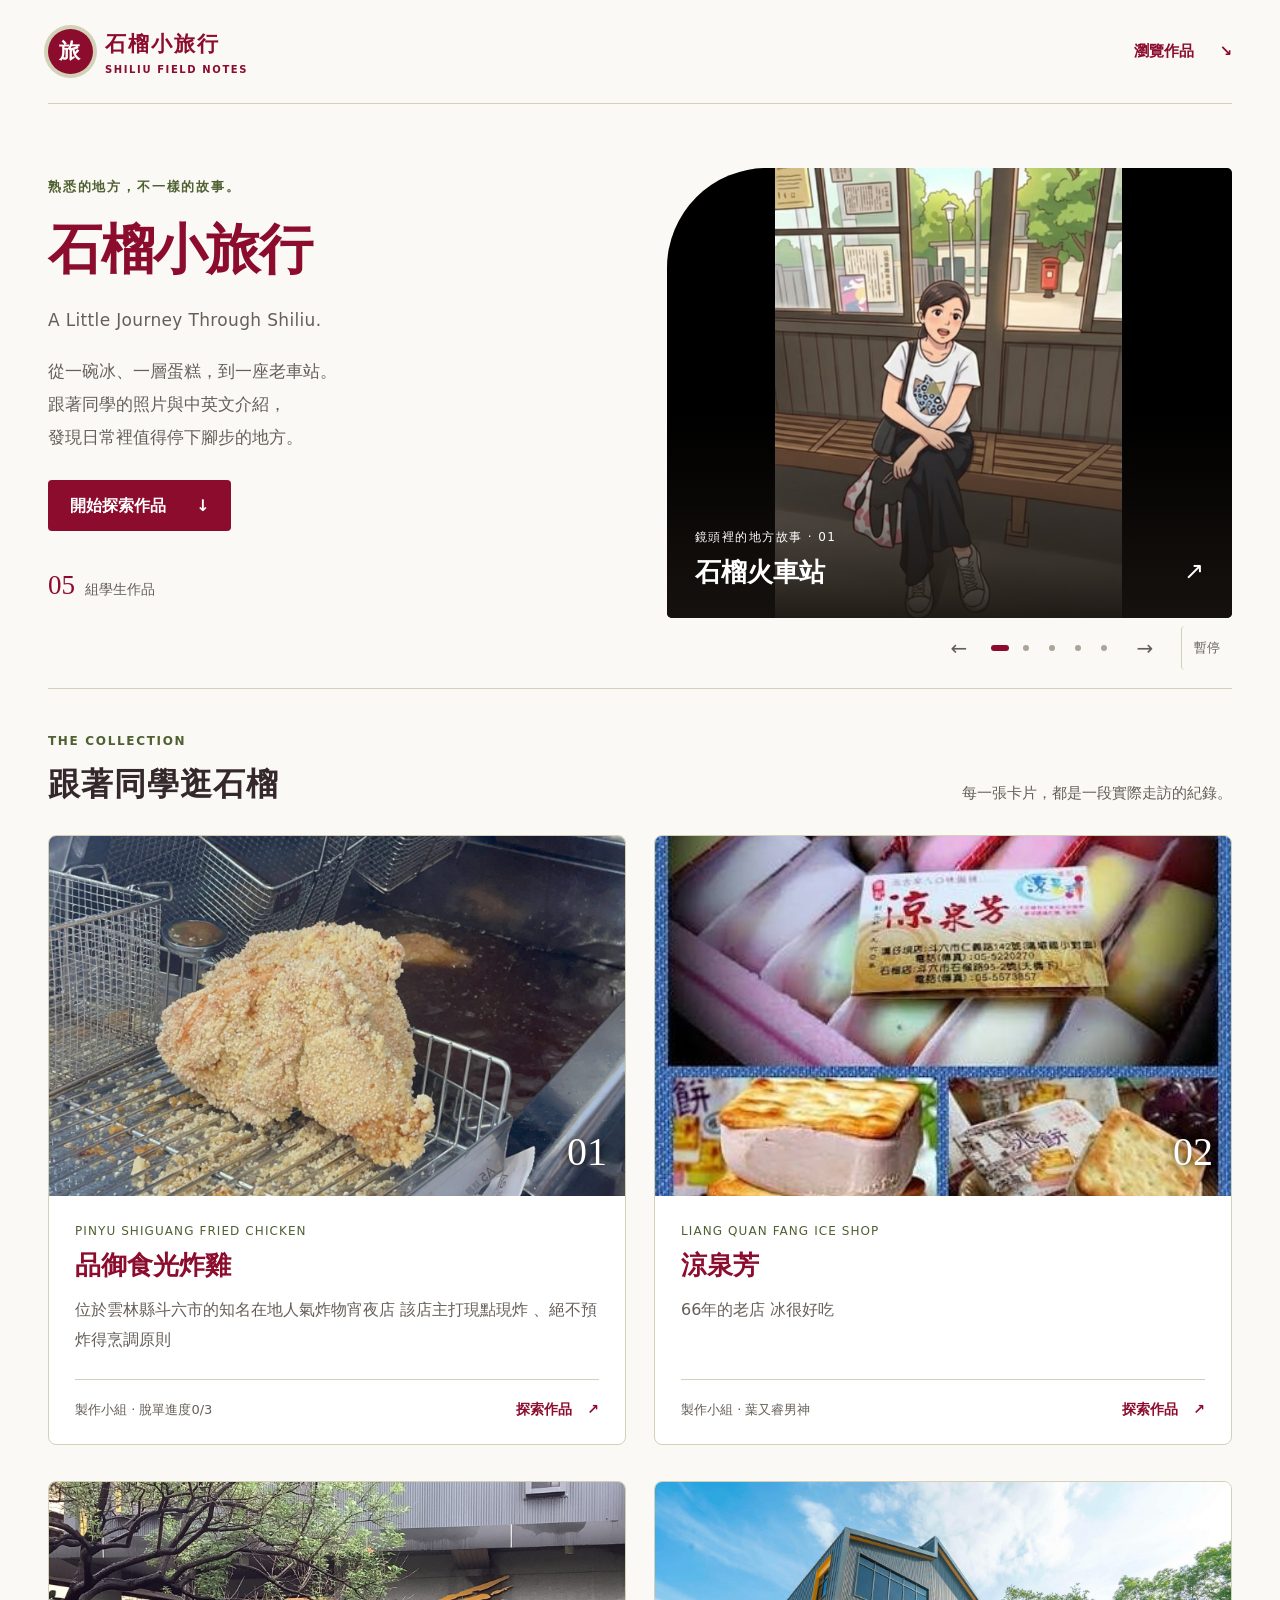
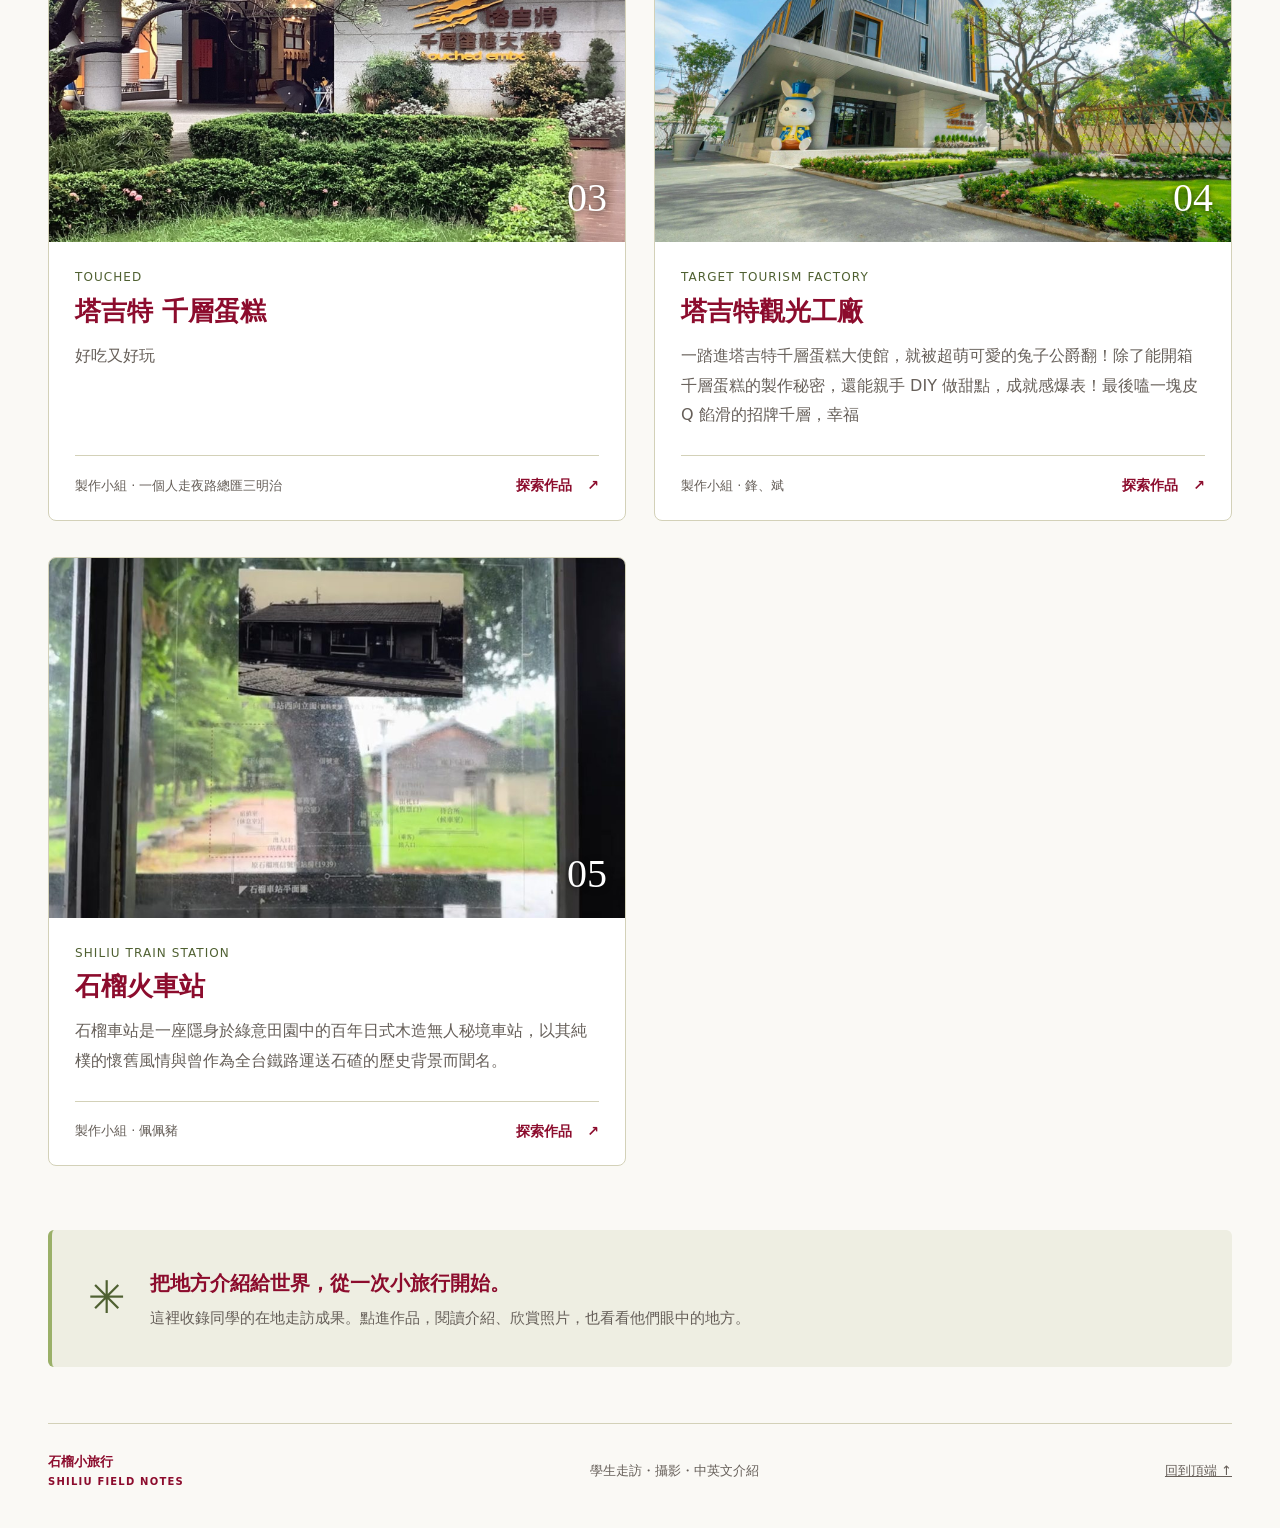
==== commit 68f51c64: "Fix hero flash with decoded atomic image swaps" ====
--- a/index.html
+++ b/index.html
@@ -1,5 +1,5 @@
 <!doctype html>
-<html lang="zh-Hant"><head><meta charset="utf-8"><meta name="viewport" content="width=device-width,initial-scale=1"><meta name="description" content="跟著學生的鏡頭與中英文介紹，探索在地美食與地方故事。"><title>石榴小旅行｜班級作品入口</title><link rel="stylesheet" href="class-style.css"></head>
+<html lang="zh-Hant"><head><meta charset="utf-8"><meta name="viewport" content="width=device-width,initial-scale=1"><meta name="description" content="跟著學生的鏡頭與中英文介紹，探索在地美食與地方故事。"><title>石榴小旅行｜班級作品入口</title><link rel="stylesheet" href="class-style.css?v=eb7d1b18a0c1"></head>
 <body><a class="skip-link" href="#works">跳到作品列表</a>
 <header class="site-header"><a class="brand" href="./index.html"><span class="brand-mark" aria-hidden="true">旅</span><span>石榴小旅行<small lang="en">SHILIU FIELD NOTES</small></span></a><a class="header-link" href="#works">瀏覽作品 <span aria-hidden="true">↘</span></a></header>
 <main>
@@ -46,6 +46,8 @@
   const dots = [...root.querySelectorAll('[data-carousel-dot]')]
   const reduced = matchMedia('(prefers-reduced-motion: reduce)')
   let index = 0
+  let requestedIndex = 0
+  let loading = false
   let paused = reduced.matches
   let hovered = false
   let focused = false
@@ -54,41 +56,69 @@
   const pools = slides.map((slide) => {
     try { return JSON.parse(slide.dataset.photoPool || '[]') } catch { return [] }
   })
-  const randomizePhoto = () => {
-    const request = ++photoRequest
-    const slide = slides[index]
-    const target = slide.querySelector('img')
-    const photo = pickPhoto(pools[index])
-    if (!photo) return
-    slide.dataset.photoChoice = photo.src
-    // Keep the currently loaded photo until the randomly selected one is ready.
-    const preload = new Image()
-    preload.onload = () => {
-      if (request !== photoRequest || !preload.naturalWidth) return
-      target.src = photo.src
-      target.alt = photo.alt
-      slide.dataset.photoState = 'ready'
-    }
-    preload.onerror = () => {
-      if (request === photoRequest) slide.dataset.photoState = 'fallback'
-    }
-    slide.dataset.photoState = 'loading'
-    preload.src = photo.src
+  const decodeWithTimeout = async (image) => {
+    let deadline
+    try {
+      await Promise.race([
+        image.decode(),
+        new Promise((_, reject) => { deadline = setTimeout(() => reject(new Error('image timeout')), 12000) }),
+      ])
+      if (!image.naturalWidth) throw new Error('empty image')
+    } finally { clearTimeout(deadline) }
   }
   const schedule = () => {
     clearTimeout(timer)
-    if (!paused && !hovered && !focused && !document.hidden) {
-      timer = setTimeout(() => show(index + 1), 3500)
+    if (!loading && !paused && !hovered && !focused && !document.hidden) {
+      timer = setTimeout(() => show(requestedIndex + 1), 3500)
     }
   }
-  const show = (next) => {
-    index = (next + slides.length) % slides.length
+  const show = async (next) => {
+    clearTimeout(timer)
+    requestedIndex = (next + slides.length) % slides.length
+    const destination = requestedIndex
+    const request = ++photoRequest
+    const slide = slides[destination]
+    const previousImage = slide.querySelector('img')
+    const photo = pickPhoto(pools[destination])
+    let preparedImage = previousImage
+    let state = 'ready'
+    loading = true
+    root.dataset.carouselState = 'loading'
+    if (photo) {
+      slide.dataset.photoChoice = photo.src
+      const preload = new Image()
+      preload.alt = photo.alt
+      preload.src = photo.src
+      try {
+        await decodeWithTimeout(preload)
+        preparedImage = preload
+      } catch {
+        state = 'fallback'
+      }
+    }
+    if (request !== photoRequest) return
+    if (preparedImage === previousImage) {
+      try { await decodeWithTimeout(previousImage) } catch {
+        if (request !== photoRequest) return
+        loading = false
+        root.dataset.carouselState = 'idle'
+        schedule()
+        return // Neither image is usable: keep the current group on screen.
+      }
+    }
+    if (request !== photoRequest) return
+    // One synchronous commit: decoded pixels, title, link and dot change together.
+    // Never expose the destination's old image or fade through the background.
+    if (preparedImage !== previousImage) previousImage.replaceWith(preparedImage)
+    slide.dataset.photoState = state
+    index = destination
     slides.forEach((slide, position) => { slide.hidden = position !== index })
     dots.forEach((dot, position) => {
       if (position === index) dot.setAttribute('aria-current', 'true')
       else dot.removeAttribute('aria-current')
     })
-    randomizePhoto()
+    loading = false
+    root.dataset.carouselState = 'idle'
     schedule()
   }
   const updateToggle = () => {
@@ -96,8 +126,8 @@
     toggle.setAttribute('aria-label', paused ? '繼續自動輪播' : '暫停自動輪播')
     schedule()
   }
-  root.querySelector('[data-carousel-prev]').addEventListener('click', () => show(index - 1))
-  root.querySelector('[data-carousel-next]').addEventListener('click', () => show(index + 1))
+  root.querySelector('[data-carousel-prev]').addEventListener('click', () => show(requestedIndex - 1))
+  root.querySelector('[data-carousel-next]').addEventListener('click', () => show(requestedIndex + 1))
   dots.forEach((dot, position) => dot.addEventListener('click', () => show(position)))
   toggle.addEventListener('click', () => { paused = !paused; updateToggle() })
   root.addEventListener('pointerenter', (event) => { if (event.pointerType === 'mouse') { hovered = true; schedule() } })
@@ -106,7 +136,7 @@
   root.addEventListener('focusout', (event) => { focused = root.contains(event.relatedTarget); schedule() })
   document.addEventListener('visibilitychange', schedule)
   reduced.addEventListener('change', () => { paused = reduced.matches; updateToggle() })
-  window.addEventListener('pagehide', () => clearTimeout(timer))
+  window.addEventListener('pagehide', () => { clearTimeout(timer); photoRequest++; loading = false })
   window.addEventListener('pageshow', schedule)
   controls.hidden = false
   root.classList.add('has-controls')
--- a/class-style.css
+++ b/class-style.css
@@ -13,8 +13,7 @@
 .card-content{padding:25px 26px 22px;display:flex;flex-direction:column;flex:1}.english-name{font-size:12px;letter-spacing:.09em;text-transform:uppercase;color:var(--accent-ink);margin:0 0 5px}.card-content h3{font-size:26px;font-weight:750;line-height:1.4;margin:0 0 12px;color:var(--brand)}.summary{font-size:16px;line-height:1.85;margin:0 0 25px;color:var(--muted)}.card-bottom{display:flex;justify-content:space-between;align-items:center;gap:12px;border-top:1px solid var(--line);padding-top:18px;margin-top:auto}.group-name{font-size:13px;color:var(--muted)}.visit{white-space:nowrap;font-size:14px;font-weight:750;color:var(--brand)}.visit span{margin-left:10px}
 .closing-note{display:flex;align-items:center;gap:24px;background:var(--soft);border-left:4px solid var(--accent);padding:30px 36px;border-radius:6px;margin:0 0 56px}.closing-note>span{font-size:45px;color:var(--accent-ink)}.closing-note h2{font-size:20px;margin:0 0 6px;color:var(--brand)}.closing-note p{font-size:15px;color:var(--muted);margin:0}
 footer{border-top:1px solid var(--line);padding:26px 0 36px;display:flex;justify-content:space-between;align-items:center;gap:18px;font-size:13px;color:var(--muted)}footer p{margin:0}.footer-brand{text-decoration:none;font-weight:750;color:var(--brand)}.footer-brand span{display:block;font-size:10px;letter-spacing:.12em}footer>a:last-child{padding:10px 0}
-.hero-slide{position:absolute;inset:0;margin:0;border-radius:inherit;overflow:hidden}.hero-slide>img{height:100%;object-fit:cover}.hero-slide:not([hidden]){animation:hero-reveal .55s ease-out}.hero-controls{position:absolute;top:100%;left:0;right:0;display:flex;align-items:center;justify-content:flex-end;gap:6px;padding-top:8px;color:var(--muted)}.hero-controls button{height:44px;min-width:44px;padding:0 8px;border:0;border-radius:50%;background:transparent;color:var(--muted);font-size:20px}.hero-controls button:hover{color:var(--brand);background:var(--soft)}.hero-controls [data-carousel-toggle]{font-size:13px;border-radius:4px;margin-left:8px;padding:0 12px;border-left:1px solid var(--line)}.hero-dots{display:flex;align-items:center}.hero-controls .hero-dot{min-width:26px;width:26px;padding:0;display:grid;place-items:center}.hero-dot span{display:block;width:6px;height:6px;border-radius:50%;background:#aaa59a}.hero-dot[aria-current] span{width:18px;border-radius:4px;background:var(--brand)}.hero-photo figcaption :focus-visible{outline-color:white;outline-offset:2px}
-@keyframes hero-reveal{from{opacity:.35}to{opacity:1}}
+.hero-slide{position:absolute;inset:0;margin:0;border-radius:inherit;overflow:hidden}.hero-slide>img{height:100%;object-fit:cover}.hero-controls{position:absolute;top:100%;left:0;right:0;display:flex;align-items:center;justify-content:flex-end;gap:6px;padding-top:8px;color:var(--muted)}.hero-controls button{height:44px;min-width:44px;padding:0 8px;border:0;border-radius:50%;background:transparent;color:var(--muted);font-size:20px}.hero-controls button:hover{color:var(--brand);background:var(--soft)}.hero-controls [data-carousel-toggle]{font-size:13px;border-radius:4px;margin-left:8px;padding:0 12px;border-left:1px solid var(--line)}.hero-dots{display:flex;align-items:center}.hero-controls .hero-dot{min-width:26px;width:26px;padding:0;display:grid;place-items:center}.hero-dot span{display:block;width:6px;height:6px;border-radius:50%;background:#aaa59a}.hero-dot[aria-current] span{width:18px;border-radius:4px;background:var(--brand)}.hero-photo figcaption :focus-visible{outline-color:white;outline-offset:2px}
 @media(min-width:1600px){.hero{gap:86px;padding:76px 0}.hero-photo{min-height:510px}}
 @media(max-width:850px){.site-header,main,footer{width:calc(100% - 40px)}.hero{gap:28px;padding:36px 0 44px}.hero-photo{min-height:390px;border-top-left-radius:65px}.hero h1{font-size:38px}.works-heading{align-items:flex-start;flex-direction:column;gap:8px}.card-content{padding:20px}.card-bottom{align-items:flex-start;flex-direction:column}}
 @media(max-width:600px){.brand{font-size:18px}.header-link{font-size:14px}.header-link span{margin-left:6px}.site-header{padding:20px 0}.hero{grid-template-columns:1fr;gap:30px}.hero h1{font-size:42px}.hero-description{font-size:16px}.hero-photo{min-height:340px}.hero-stats{margin-top:22px}.hero-photo figcaption{left:20px;right:20px;font-size:14px}.works-section{padding-top:30px}.works-heading h2{font-size:27px}.card-grid{grid-template-columns:1fr;gap:24px}.card-content h3{font-size:24px}.card-bottom{flex-direction:row;align-items:center}.closing-note{padding:24px;gap:16px}.closing-note>span{display:none}.closing-note h2{font-size:19px}footer{align-items:flex-start;flex-wrap:wrap}footer p{width:100%;order:3}}
